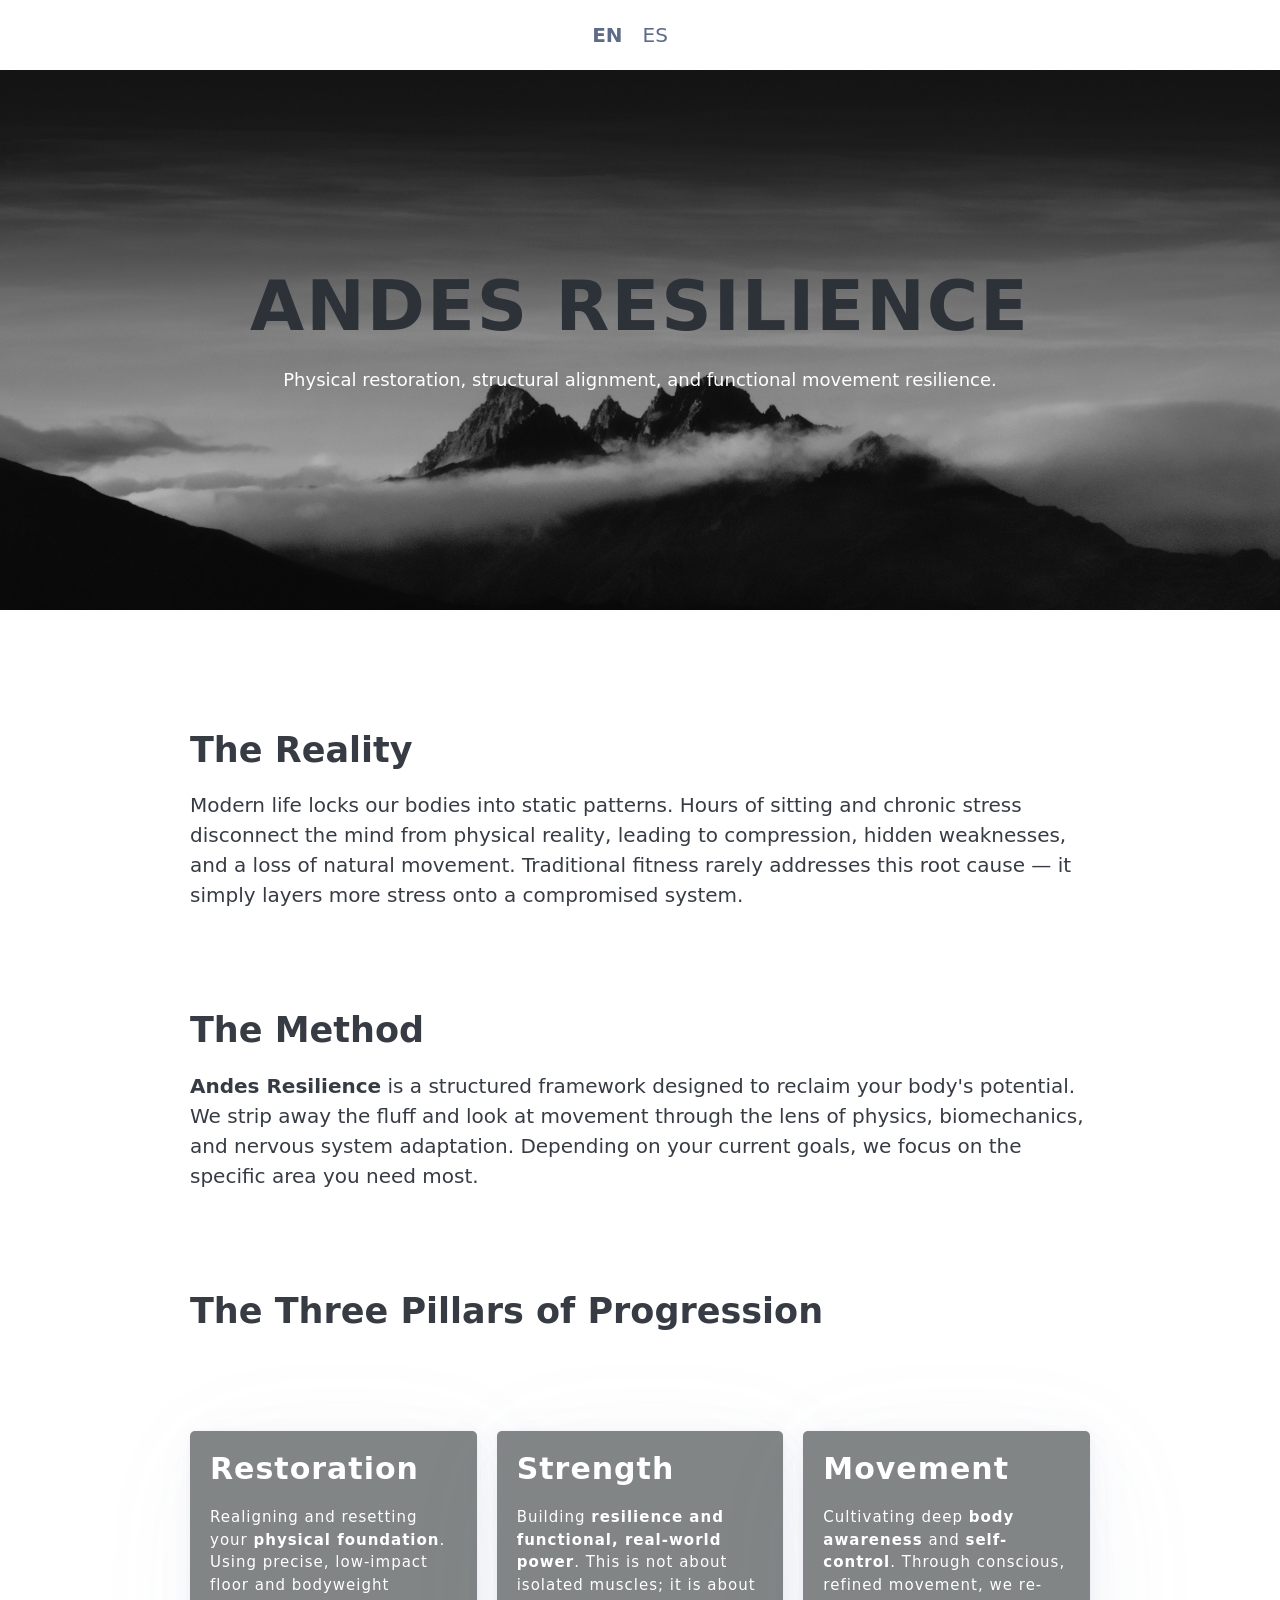
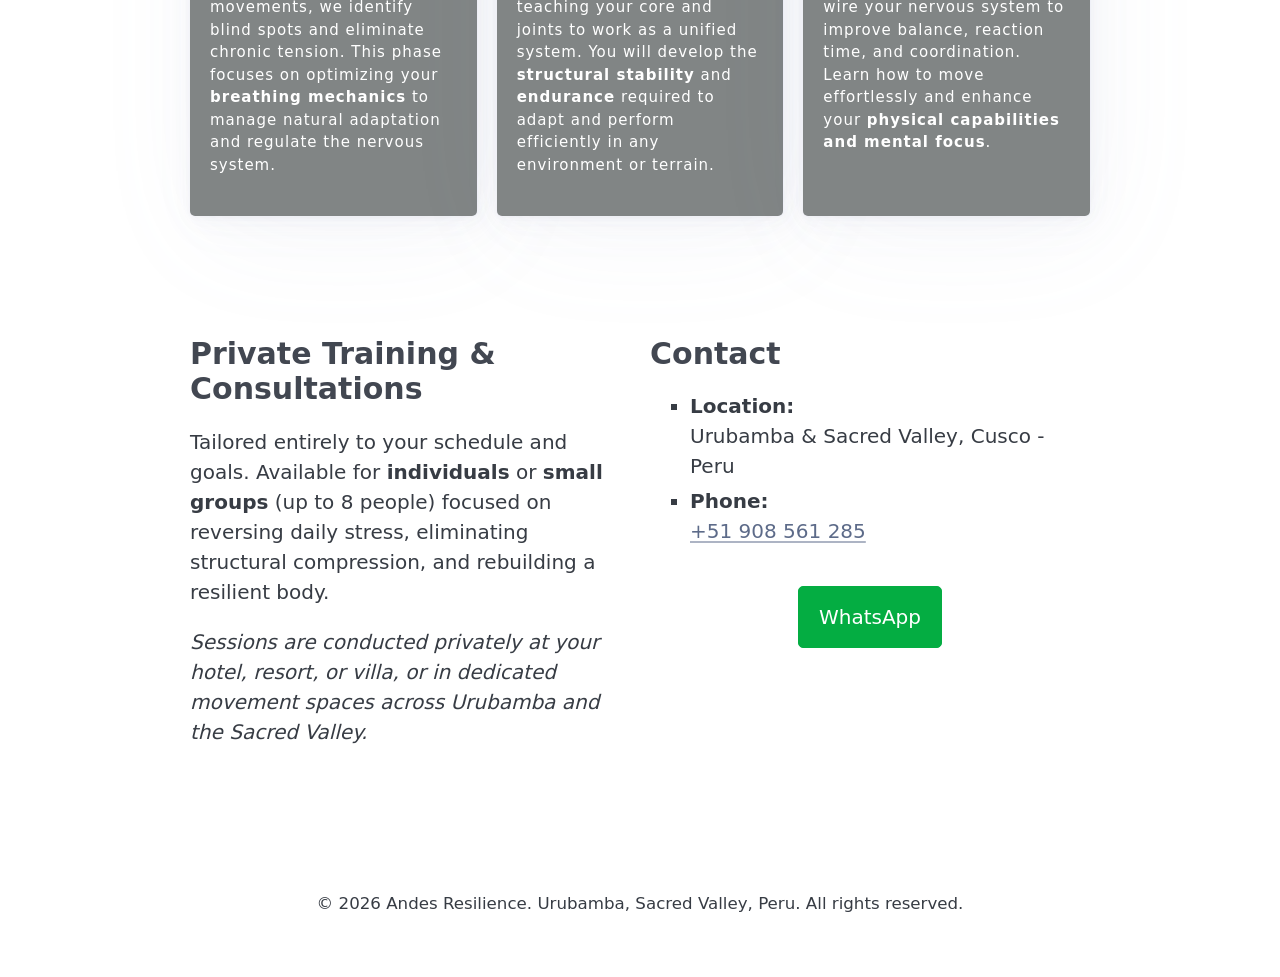
==== index.html @ f1d05695 "Add files via upload" ====
<!DOCTYPE html>
<html lang="en" data-theme="light">

<head>
    <meta charset="UTF-8">
    <meta name="viewport" content="width=device-width, initial-scale=1.0">
    <title>Andes Resilience | Physical Restoration & Movement</title>
    <link rel="icon" type="image/png" href="static/img/favicon.png">
    <meta name="description" content="Physical restoration, structural alignment, and functional movement resilience.">
    
    <link rel="stylesheet" href="static/css/pico.min.css">  
    <link rel="stylesheet" href="static/css/custom.css">
</head>

<body>

    <nav class="container pico-text-align-center">
        <ul>
            <li><a href="#" class="secondary"><strong>EN</strong></a></li>
            <li><a href="es/index.html" class="secondary">ES</a></li>
        </ul>
    </nav>

    <!-- HERO -->
    <header class="hero-section">
        <div class="hero-content">
            <h1>ANDES RESILIENCE</h1>
            <p dir="auto">Physical restoration, structural alignment, and functional movement resilience.</p>
        </div>
    </header>

    <main class="container">
    
    <!-- REALITY -->
        <section>
            <h2>The Reality</h2>
            <p>Modern life locks our bodies into static patterns. Hours of sitting and chronic stress 
                disconnect the mind from physical reality, leading to compression, hidden weaknesses, 
                and a loss of natural movement. Traditional fitness rarely addresses this root cause — 
                it simply layers more stress onto a compromised system.</p>
        </section>

    <!-- METHOD -->
        <section>
            <h2>The Method</h2>
            <p><strong>Andes Resilience</strong> is a structured framework designed to reclaim your body's potential. 
                We strip away the fluff and look at movement through the lens of physics, biomechanics, 
                and nervous system adaptation. Depending on your current goals, we focus on the specific 
                area you need most.</p>
        </section> 

        <section>
        <h2>The Three Pillars of Progression</h2>  
        </section>
    <!-- 3 DETAILS -->
        <section class="grid">
            
            <article>
                <h3>Restoration</h3>
                <p>Realigning and resetting your <strong>physical foundation</strong>. Using precise, low-impact floor and 
                    bodyweight movements, we identify blind spots and eliminate chronic tension. 
                    This phase focuses on optimizing your <strong>breathing mechanics</strong> to manage natural adaptation 
                    and regulate the nervous system.</p>
            </article>
            <article>
                <h3>Strength</h3>
                <p>Building <strong>resilience and functional, real-world power</strong>. This is not about isolated muscles; 
                    it is about teaching your core and joints to work as a unified system. 
                    You will develop the <strong>structural stability</strong> and <strong>endurance</strong> required to adapt 
                    and perform efficiently in any environment or terrain.</p>
            </article>
            <article>
                <h3>Movement</h3>
                <p>Cultivating deep <strong>body awareness</strong> and <strong>self-control</strong>. Through conscious, 
                    refined movement, we re-wire your nervous system to improve balance, reaction time, 
                    and coordination. Learn how to move effortlessly and enhance your 
                    <b>physical capabilities and mental focus</b>.</p>
            </article>
            
        </section>
    
    <!-- CONSULTATION -->
        <section>
            <div class="grid">
                
                <div>
                    <h3>Private Training & Consultations</h3>
                    <p>Tailored entirely to your schedule and goals. Available for <b>individuals</b> or 
                        <b>small groups</b> (up to 8 people) focused on reversing daily stress, 
                        eliminating structural compression, and rebuilding a resilient body.</p>
                    <p><em>Sessions are conducted privately at your hotel, resort, or villa, 
                        or in dedicated movement spaces across Urubamba and the Sacred Valley.</em></p>        
                </div>
    
    <!-- CONTACT -->
                <div>
                    <h3>Contact</h3>                 
                    <ul>
                        <li>
                            <strong>Location:</strong><br>
                            Urubamba & Sacred Valley, Cusco - Peru
                        </li>
                        <li>
                            <strong>Phone:</strong><br>
                            <a href="tel:+51908561285" class="secondary">+51 908 561 285</a>
                        </li>
                    </ul>
                    <div style="margin-top: 2rem; display: flex; justify-content: center;">
                        <a href="https://wa.me/+51908561285" role="button" class="primary btn-whatsapp">
                            WhatsApp
                        </a>
                    </div>
                </div>

            </div>
        </section>
    
    <!-- FOOTER -->
        <footer class="pico-text-align-center">
            <small>&copy; 2026 Andes Resilience. Urubamba, Sacred Valley, Peru. All rights reserved.</small>
        </footer>

    </main>

</body>
</html>
---- static/css/pico.min.css ----
@charset "UTF-8";/*!
 * Pico CSS ✨ v2.1.1 (https://picocss.com)
 * Copyright 2019-2025 - Licensed under MIT
 */:host,:root{--pico-font-family-emoji:"Apple Color Emoji","Segoe UI Emoji","Segoe UI Symbol","Noto Color Emoji";--pico-font-family-sans-serif:system-ui,"Segoe UI",Roboto,Oxygen,Ubuntu,Cantarell,Helvetica,Arial,"Helvetica Neue",sans-serif,var(--pico-font-family-emoji);--pico-font-family-monospace:ui-monospace,SFMono-Regular,"SF Mono",Menlo,Consolas,"Liberation Mono",monospace,var(--pico-font-family-emoji);--pico-font-family:var(--pico-font-family-sans-serif);--pico-line-height:1.5;--pico-font-weight:400;--pico-font-size:100%;--pico-text-underline-offset:0.1rem;--pico-border-radius:0.25rem;--pico-border-width:0.0625rem;--pico-outline-width:0.125rem;--pico-transition:0.2s ease-in-out;--pico-spacing:1rem;--pico-typography-spacing-vertical:1rem;--pico-block-spacing-vertical:var(--pico-spacing);--pico-block-spacing-horizontal:var(--pico-spacing);--pico-grid-column-gap:var(--pico-spacing);--pico-grid-row-gap:var(--pico-spacing);--pico-form-element-spacing-vertical:0.75rem;--pico-form-element-spacing-horizontal:1rem;--pico-group-box-shadow:0 0 0 rgba(0, 0, 0, 0);--pico-group-box-shadow-focus-with-button:0 0 0 var(--pico-outline-width) var(--pico-primary-focus);--pico-group-box-shadow-focus-with-input:0 0 0 0.0625rem var(--pico-form-element-border-color);--pico-modal-overlay-backdrop-filter:blur(0.375rem);--pico-nav-element-spacing-vertical:1rem;--pico-nav-element-spacing-horizontal:0.5rem;--pico-nav-link-spacing-vertical:0.5rem;--pico-nav-link-spacing-horizontal:0.5rem;--pico-nav-breadcrumb-divider:">";--pico-icon-checkbox:url("data:image/svg+xml,%3Csvg xmlns='http://www.w3.org/2000/svg' width='24' height='24' viewBox='0 0 24 24' fill='none' stroke='rgb(255, 255, 255)' stroke-width='4' stroke-linecap='round' stroke-linejoin='round'%3E%3Cpolyline points='20 6 9 17 4 12'%3E%3C/polyline%3E%3C/svg%3E");--pico-icon-minus:url("data:image/svg+xml,%3Csvg xmlns='http://www.w3.org/2000/svg' width='24' height='24' viewBox='0 0 24 24' fill='none' stroke='rgb(255, 255, 255)' stroke-width='4' stroke-linecap='round' stroke-linejoin='round'%3E%3Cline x1='5' y1='12' x2='19' y2='12'%3E%3C/line%3E%3C/svg%3E");--pico-icon-chevron:url("data:image/svg+xml,%3Csvg xmlns='http://www.w3.org/2000/svg' width='24' height='24' viewBox='0 0 24 24' fill='none' stroke='rgb(136, 145, 164)' stroke-width='2' stroke-linecap='round' stroke-linejoin='round'%3E%3Cpolyline points='6 9 12 15 18 9'%3E%3C/polyline%3E%3C/svg%3E");--pico-icon-date:url("data:image/svg+xml,%3Csvg xmlns='http://www.w3.org/2000/svg' width='24' height='24' viewBox='0 0 24 24' fill='none' stroke='rgb(136, 145, 164)' stroke-width='2' stroke-linecap='round' stroke-linejoin='round'%3E%3Crect x='3' y='4' width='18' height='18' rx='2' ry='2'%3E%3C/rect%3E%3Cline x1='16' y1='2' x2='16' y2='6'%3E%3C/line%3E%3Cline x1='8' y1='2' x2='8' y2='6'%3E%3C/line%3E%3Cline x1='3' y1='10' x2='21' y2='10'%3E%3C/line%3E%3C/svg%3E");--pico-icon-time:url("data:image/svg+xml,%3Csvg xmlns='http://www.w3.org/2000/svg' width='24' height='24' viewBox='0 0 24 24' fill='none' stroke='rgb(136, 145, 164)' stroke-width='2' stroke-linecap='round' stroke-linejoin='round'%3E%3Ccircle cx='12' cy='12' r='10'%3E%3C/circle%3E%3Cpolyline points='12 6 12 12 16 14'%3E%3C/polyline%3E%3C/svg%3E");--pico-icon-search:url("data:image/svg+xml,%3Csvg xmlns='http://www.w3.org/2000/svg' width='24' height='24' viewBox='0 0 24 24' fill='none' stroke='rgb(136, 145, 164)' stroke-width='1.5' stroke-linecap='round' stroke-linejoin='round'%3E%3Ccircle cx='11' cy='11' r='8'%3E%3C/circle%3E%3Cline x1='21' y1='21' x2='16.65' y2='16.65'%3E%3C/line%3E%3C/svg%3E");--pico-icon-close:url("data:image/svg+xml,%3Csvg xmlns='http://www.w3.org/2000/svg' width='24' height='24' viewBox='0 0 24 24' fill='none' stroke='rgb(136, 145, 164)' stroke-width='3' stroke-linecap='round' stroke-linejoin='round'%3E%3Cline x1='18' y1='6' x2='6' y2='18'%3E%3C/line%3E%3Cline x1='6' y1='6' x2='18' y2='18'%3E%3C/line%3E%3C/svg%3E");--pico-icon-loading:url("data:image/svg+xml,%3Csvg fill='none' height='24' width='24' viewBox='0 0 24 24' xmlns='http://www.w3.org/2000/svg' %3E%3Cstyle%3E g %7B animation: rotate 2s linear infinite; transform-origin: center center; %7D circle %7B stroke-dasharray: 75,100; stroke-dashoffset: -5; animation: dash 1.5s ease-in-out infinite; stroke-linecap: round; %7D @keyframes rotate %7B 0%25 %7B transform: rotate(0deg); %7D 100%25 %7B transform: rotate(360deg); %7D %7D @keyframes dash %7B 0%25 %7B stroke-dasharray: 1,100; stroke-dashoffset: 0; %7D 50%25 %7B stroke-dasharray: 44.5,100; stroke-dashoffset: -17.5; %7D 100%25 %7B stroke-dasharray: 44.5,100; stroke-dashoffset: -62; %7D %7D %3C/style%3E%3Cg%3E%3Ccircle cx='12' cy='12' r='10' fill='none' stroke='rgb(136, 145, 164)' stroke-width='4' /%3E%3C/g%3E%3C/svg%3E")}@media (min-width:576px){:host,:root{--pico-font-size:106.25%}}@media (min-width:768px){:host,:root{--pico-font-size:112.5%}}@media (min-width:1024px){:host,:root{--pico-font-size:118.75%}}@media (min-width:1280px){:host,:root{--pico-font-size:125%}}@media (min-width:1536px){:host,:root{--pico-font-size:131.25%}}a{--pico-text-decoration:underline}a.contrast,a.secondary{--pico-text-decoration:underline}small{--pico-font-size:0.875em}h1,h2,h3,h4,h5,h6{--pico-font-weight:700}h1{--pico-font-size:2rem;--pico-line-height:1.125;--pico-typography-spacing-top:3rem}h2{--pico-font-size:1.75rem;--pico-line-height:1.15;--pico-typography-spacing-top:2.625rem}h3{--pico-font-size:1.5rem;--pico-line-height:1.175;--pico-typography-spacing-top:2.25rem}h4{--pico-font-size:1.25rem;--pico-line-height:1.2;--pico-typography-spacing-top:1.874rem}h5{--pico-font-size:1.125rem;--pico-line-height:1.225;--pico-typography-spacing-top:1.6875rem}h6{--pico-font-size:1rem;--pico-line-height:1.25;--pico-typography-spacing-top:1.5rem}tfoot td,tfoot th,thead td,thead th{--pico-font-weight:600;--pico-border-width:0.1875rem}code,kbd,pre,samp{--pico-font-family:var(--pico-font-family-monospace)}kbd{--pico-font-weight:bolder}:where(select,textarea),input:not([type=submit],[type=button],[type=reset],[type=checkbox],[type=radio],[type=file]){--pico-outline-width:0.0625rem}[type=search]{--pico-border-radius:5rem}[type=checkbox],[type=radio]{--pico-border-width:0.125rem}[type=checkbox][role=switch]{--pico-border-width:0.1875rem}details.dropdown summary:not([role=button]){--pico-outline-width:0.0625rem}nav details.dropdown summary:focus-visible{--pico-outline-width:0.125rem}[role=search]{--pico-border-radius:5rem}[role=group]:has(button.secondary:focus,[type=submit].secondary:focus,[type=button].secondary:focus,[role=button].secondary:focus),[role=search]:has(button.secondary:focus,[type=submit].secondary:focus,[type=button].secondary:focus,[role=button].secondary:focus){--pico-group-box-shadow-focus-with-button:0 0 0 var(--pico-outline-width) var(--pico-secondary-focus)}[role=group]:has(button.contrast:focus,[type=submit].contrast:focus,[type=button].contrast:focus,[role=button].contrast:focus),[role=search]:has(button.contrast:focus,[type=submit].contrast:focus,[type=button].contrast:focus,[role=button].contrast:focus){--pico-group-box-shadow-focus-with-button:0 0 0 var(--pico-outline-width) var(--pico-contrast-focus)}[role=group] [role=button],[role=group] [type=button],[role=group] [type=submit],[role=group] button,[role=search] [role=button],[role=search] [type=button],[role=search] [type=submit],[role=search] button{--pico-form-element-spacing-horizontal:2rem}details summary[role=button]:not(.outline)::after{filter:brightness(0) invert(1)}[aria-busy=true]:not(input,select,textarea):is(button,[type=submit],[type=button],[type=reset],[role=button]):not(.outline)::before{filter:brightness(0) invert(1)}:host(:not([data-theme=dark])),:root:not([data-theme=dark]),[data-theme=light]{color-scheme:light;--pico-background-color:#fff;--pico-color:#373c44;--pico-text-selection-color:rgba(2, 154, 232, 0.25);--pico-muted-color:#646b79;--pico-muted-border-color:rgb(231, 234, 239.5);--pico-primary:#0172ad;--pico-primary-background:#0172ad;--pico-primary-border:var(--pico-primary-background);--pico-primary-underline:rgba(1, 114, 173, 0.5);--pico-primary-hover:#015887;--pico-primary-hover-background:#02659a;--pico-primary-hover-border:var(--pico-primary-hover-background);--pico-primary-hover-underline:var(--pico-primary-hover);--pico-primary-focus:rgba(2, 154, 232, 0.5);--pico-primary-inverse:#fff;--pico-secondary:#5d6b89;--pico-secondary-background:#525f7a;--pico-secondary-border:var(--pico-secondary-background);--pico-secondary-underline:rgba(93, 107, 137, 0.5);--pico-secondary-hover:#48536b;--pico-secondary-hover-background:#48536b;--pico-secondary-hover-border:var(--pico-secondary-hover-background);--pico-secondary-hover-underline:var(--pico-secondary-hover);--pico-secondary-focus:rgba(93, 107, 137, 0.25);--pico-secondary-inverse:#fff;--pico-contrast:#181c25;--pico-contrast-background:#181c25;--pico-contrast-border:var(--pico-contrast-background);--pico-contrast-underline:rgba(24, 28, 37, 0.5);--pico-contrast-hover:#000;--pico-contrast-hover-background:#000;--pico-contrast-hover-border:var(--pico-contrast-hover-background);--pico-contrast-hover-underline:var(--pico-secondary-hover);--pico-contrast-focus:rgba(93, 107, 137, 0.25);--pico-contrast-inverse:#fff;--pico-box-shadow:0.0145rem 0.029rem 0.174rem rgba(129, 145, 181, 0.01698),0.0335rem 0.067rem 0.402rem rgba(129, 145, 181, 0.024),0.0625rem 0.125rem 0.75rem rgba(129, 145, 181, 0.03),0.1125rem 0.225rem 1.35rem rgba(129, 145, 181, 0.036),0.2085rem 0.417rem 2.502rem rgba(129, 145, 181, 0.04302),0.5rem 1rem 6rem rgba(129, 145, 181, 0.06),0 0 0 0.0625rem rgba(129, 145, 181, 0.015);--pico-h1-color:#2d3138;--pico-h2-color:#373c44;--pico-h3-color:#424751;--pico-h4-color:#4d535e;--pico-h5-color:#5c6370;--pico-h6-color:#646b79;--pico-mark-background-color:rgb(252.5, 230.5, 191.5);--pico-mark-color:#0f1114;--pico-ins-color:rgb(28.5, 105.5, 84);--pico-del-color:rgb(136, 56.5, 53);--pico-blockquote-border-color:var(--pico-muted-border-color);--pico-blockquote-footer-color:var(--pico-muted-color);--pico-button-box-shadow:0 0 0 rgba(0, 0, 0, 0);--pico-button-hover-box-shadow:0 0 0 rgba(0, 0, 0, 0);--pico-table-border-color:var(--pico-muted-border-color);--pico-table-row-stripped-background-color:rgba(111, 120, 135, 0.0375);--pico-code-background-color:rgb(243, 244.5, 246.75);--pico-code-color:#646b79;--pico-code-kbd-background-color:var(--pico-color);--pico-code-kbd-color:var(--pico-background-color);--pico-form-element-background-color:rgb(251, 251.5, 252.25);--pico-form-element-selected-background-color:#dfe3eb;--pico-form-element-border-color:#cfd5e2;--pico-form-element-color:#23262c;--pico-form-element-placeholder-color:var(--pico-muted-color);--pico-form-element-active-background-color:#fff;--pico-form-element-active-border-color:var(--pico-primary-border);--pico-form-element-focus-color:var(--pico-primary-border);--pico-form-element-disabled-opacity:0.5;--pico-form-element-invalid-border-color:rgb(183.5, 105.5, 106.5);--pico-form-element-invalid-active-border-color:rgb(200.25, 79.25, 72.25);--pico-form-element-invalid-focus-color:var(--pico-form-element-invalid-active-border-color);--pico-form-element-valid-border-color:rgb(76, 154.5, 137.5);--pico-form-element-valid-active-border-color:rgb(39, 152.75, 118.75);--pico-form-element-valid-focus-color:var(--pico-form-element-valid-active-border-color);--pico-switch-background-color:#bfc7d9;--pico-switch-checked-background-color:var(--pico-primary-background);--pico-switch-color:#fff;--pico-switch-thumb-box-shadow:0 0 0 rgba(0, 0, 0, 0);--pico-range-border-color:#dfe3eb;--pico-range-active-border-color:#bfc7d9;--pico-range-thumb-border-color:var(--pico-background-color);--pico-range-thumb-color:var(--pico-secondary-background);--pico-range-thumb-active-color:var(--pico-primary-background);--pico-accordion-border-color:var(--pico-muted-border-color);--pico-accordion-active-summary-color:var(--pico-primary-hover);--pico-accordion-close-summary-color:var(--pico-color);--pico-accordion-open-summary-color:var(--pico-muted-color);--pico-card-background-color:var(--pico-background-color);--pico-card-border-color:var(--pico-muted-border-color);--pico-card-box-shadow:var(--pico-box-shadow);--pico-card-sectioning-background-color:rgb(251, 251.5, 252.25);--pico-dropdown-background-color:#fff;--pico-dropdown-border-color:#eff1f4;--pico-dropdown-box-shadow:var(--pico-box-shadow);--pico-dropdown-color:var(--pico-color);--pico-dropdown-hover-background-color:#eff1f4;--pico-loading-spinner-opacity:0.5;--pico-modal-overlay-background-color:rgba(232, 234, 237, 0.75);--pico-progress-background-color:#dfe3eb;--pico-progress-color:var(--pico-primary-background);--pico-tooltip-background-color:var(--pico-contrast-background);--pico-tooltip-color:var(--pico-contrast-inverse);--pico-icon-valid:url("data:image/svg+xml,%3Csvg xmlns='http://www.w3.org/2000/svg' width='24' height='24' viewBox='0 0 24 24' fill='none' stroke='rgb(76, 154.5, 137.5)' stroke-width='2' stroke-linecap='round' stroke-linejoin='round'%3E%3Cpolyline points='20 6 9 17 4 12'%3E%3C/polyline%3E%3C/svg%3E");--pico-icon-invalid:url("data:image/svg+xml,%3Csvg xmlns='http://www.w3.org/2000/svg' width='24' height='24' viewBox='0 0 24 24' fill='none' stroke='rgb(200.25, 79.25, 72.25)' stroke-width='2' stroke-linecap='round' stroke-linejoin='round'%3E%3Ccircle cx='12' cy='12' r='10'%3E%3C/circle%3E%3Cline x1='12' y1='8' x2='12' y2='12'%3E%3C/line%3E%3Cline x1='12' y1='16' x2='12.01' y2='16'%3E%3C/line%3E%3C/svg%3E")}:host(:not([data-theme=dark])) input:is([type=submit],[type=button],[type=reset],[type=checkbox],[type=radio],[type=file]),:root:not([data-theme=dark]) input:is([type=submit],[type=button],[type=reset],[type=checkbox],[type=radio],[type=file]),[data-theme=light] input:is([type=submit],[type=button],[type=reset],[type=checkbox],[type=radio],[type=file]){--pico-form-element-focus-color:var(--pico-primary-focus)}@media only screen and (prefers-color-scheme:dark){:host(:not([data-theme])),:root:not([data-theme]){color-scheme:dark;--pico-background-color:rgb(19, 22.5, 30.5);--pico-color:#c2c7d0;--pico-text-selection-color:rgba(1, 170, 255, 0.1875);--pico-muted-color:#7b8495;--pico-muted-border-color:#202632;--pico-primary:#01aaff;--pico-primary-background:#0172ad;--pico-primary-border:var(--pico-primary-background);--pico-primary-underline:rgba(1, 170, 255, 0.5);--pico-primary-hover:#79c0ff;--pico-primary-hover-background:#017fc0;--pico-primary-hover-border:var(--pico-primary-hover-background);--pico-primary-hover-underline:var(--pico-primary-hover);--pico-primary-focus:rgba(1, 170, 255, 0.375);--pico-primary-inverse:#fff;--pico-secondary:#969eaf;--pico-secondary-background:#525f7a;--pico-secondary-border:var(--pico-secondary-background);--pico-secondary-underline:rgba(150, 158, 175, 0.5);--pico-secondary-hover:#b3b9c5;--pico-secondary-hover-background:#5d6b89;--pico-secondary-hover-border:var(--pico-secondary-hover-background);--pico-secondary-hover-underline:var(--pico-secondary-hover);--pico-secondary-focus:rgba(144, 158, 190, 0.25);--pico-secondary-inverse:#fff;--pico-contrast:#dfe3eb;--pico-contrast-background:#eff1f4;--pico-contrast-border:var(--pico-contrast-background);--pico-contrast-underline:rgba(223, 227, 235, 0.5);--pico-contrast-hover:#fff;--pico-contrast-hover-background:#fff;--pico-contrast-hover-border:var(--pico-contrast-hover-background);--pico-contrast-hover-underline:var(--pico-contrast-hover);--pico-contrast-focus:rgba(207, 213, 226, 0.25);--pico-contrast-inverse:#000;--pico-box-shadow:0.0145rem 0.029rem 0.174rem rgba(7, 8.5, 12, 0.01698),0.0335rem 0.067rem 0.402rem rgba(7, 8.5, 12, 0.024),0.0625rem 0.125rem 0.75rem rgba(7, 8.5, 12, 0.03),0.1125rem 0.225rem 1.35rem rgba(7, 8.5, 12, 0.036),0.2085rem 0.417rem 2.502rem rgba(7, 8.5, 12, 0.04302),0.5rem 1rem 6rem rgba(7, 8.5, 12, 0.06),0 0 0 0.0625rem rgba(7, 8.5, 12, 0.015);--pico-h1-color:#f0f1f3;--pico-h2-color:#e0e3e7;--pico-h3-color:#c2c7d0;--pico-h4-color:#b3b9c5;--pico-h5-color:#a4acba;--pico-h6-color:#8891a4;--pico-mark-background-color:#014063;--pico-mark-color:#fff;--pico-ins-color:#62af9a;--pico-del-color:rgb(205.5, 126, 123);--pico-blockquote-border-color:var(--pico-muted-border-color);--pico-blockquote-footer-color:var(--pico-muted-color);--pico-button-box-shadow:0 0 0 rgba(0, 0, 0, 0);--pico-button-hover-box-shadow:0 0 0 rgba(0, 0, 0, 0);--pico-table-border-color:var(--pico-muted-border-color);--pico-table-row-stripped-background-color:rgba(111, 120, 135, 0.0375);--pico-code-background-color:rgb(26, 30.5, 40.25);--pico-code-color:#8891a4;--pico-code-kbd-background-color:var(--pico-color);--pico-code-kbd-color:var(--pico-background-color);--pico-form-element-background-color:rgb(28, 33, 43.5);--pico-form-element-selected-background-color:#2a3140;--pico-form-element-border-color:#2a3140;--pico-form-element-color:#e0e3e7;--pico-form-element-placeholder-color:#8891a4;--pico-form-element-active-background-color:rgb(26, 30.5, 40.25);--pico-form-element-active-border-color:var(--pico-primary-border);--pico-form-element-focus-color:var(--pico-primary-border);--pico-form-element-disabled-opacity:0.5;--pico-form-element-invalid-border-color:rgb(149.5, 74, 80);--pico-form-element-invalid-active-border-color:rgb(183.25, 63.5, 59);--pico-form-element-invalid-focus-color:var(--pico-form-element-invalid-active-border-color);--pico-form-element-valid-border-color:#2a7b6f;--pico-form-element-valid-active-border-color:rgb(22, 137, 105.5);--pico-form-element-valid-focus-color:var(--pico-form-element-valid-active-border-color);--pico-switch-background-color:#333c4e;--pico-switch-checked-background-color:var(--pico-primary-background);--pico-switch-color:#fff;--pico-switch-thumb-box-shadow:0 0 0 rgba(0, 0, 0, 0);--pico-range-border-color:#202632;--pico-range-active-border-color:#2a3140;--pico-range-thumb-border-color:var(--pico-background-color);--pico-range-thumb-color:var(--pico-secondary-background);--pico-range-thumb-active-color:var(--pico-primary-background);--pico-accordion-border-color:var(--pico-muted-border-color);--pico-accordion-active-summary-color:var(--pico-primary-hover);--pico-accordion-close-summary-color:var(--pico-color);--pico-accordion-open-summary-color:var(--pico-muted-color);--pico-card-background-color:#181c25;--pico-card-border-color:var(--pico-card-background-color);--pico-card-box-shadow:var(--pico-box-shadow);--pico-card-sectioning-background-color:rgb(26, 30.5, 40.25);--pico-dropdown-background-color:#181c25;--pico-dropdown-border-color:#202632;--pico-dropdown-box-shadow:var(--pico-box-shadow);--pico-dropdown-color:var(--pico-color);--pico-dropdown-hover-background-color:#202632;--pico-loading-spinner-opacity:0.5;--pico-modal-overlay-background-color:rgba(7.5, 8.5, 10, 0.75);--pico-progress-background-color:#202632;--pico-progress-color:var(--pico-primary-background);--pico-tooltip-background-color:var(--pico-contrast-background);--pico-tooltip-color:var(--pico-contrast-inverse);--pico-icon-valid:url("data:image/svg+xml,%3Csvg xmlns='http://www.w3.org/2000/svg' width='24' height='24' viewBox='0 0 24 24' fill='none' stroke='rgb(42, 123, 111)' stroke-width='2' stroke-linecap='round' stroke-linejoin='round'%3E%3Cpolyline points='20 6 9 17 4 12'%3E%3C/polyline%3E%3C/svg%3E");--pico-icon-invalid:url("data:image/svg+xml,%3Csvg xmlns='http://www.w3.org/2000/svg' width='24' height='24' viewBox='0 0 24 24' fill='none' stroke='rgb(149.5, 74, 80)' stroke-width='2' stroke-linecap='round' stroke-linejoin='round'%3E%3Ccircle cx='12' cy='12' r='10'%3E%3C/circle%3E%3Cline x1='12' y1='8' x2='12' y2='12'%3E%3C/line%3E%3Cline x1='12' y1='16' x2='12.01' y2='16'%3E%3C/line%3E%3C/svg%3E")}:host(:not([data-theme])) input:is([type=submit],[type=button],[type=reset],[type=checkbox],[type=radio],[type=file]),:root:not([data-theme]) input:is([type=submit],[type=button],[type=reset],[type=checkbox],[type=radio],[type=file]){--pico-form-element-focus-color:var(--pico-primary-focus)}:host(:not([data-theme])) details summary[role=button].contrast:not(.outline)::after,:root:not([data-theme]) details summary[role=button].contrast:not(.outline)::after{filter:brightness(0)}:host(:not([data-theme])) [aria-busy=true]:not(input,select,textarea).contrast:is(button,[type=submit],[type=button],[type=reset],[role=button]):not(.outline)::before,:root:not([data-theme]) [aria-busy=true]:not(input,select,textarea).contrast:is(button,[type=submit],[type=button],[type=reset],[role=button]):not(.outline)::before{filter:brightness(0)}}[data-theme=dark]{color-scheme:dark;--pico-background-color:rgb(19, 22.5, 30.5);--pico-color:#c2c7d0;--pico-text-selection-color:rgba(1, 170, 255, 0.1875);--pico-muted-color:#7b8495;--pico-muted-border-color:#202632;--pico-primary:#01aaff;--pico-primary-background:#0172ad;--pico-primary-border:var(--pico-primary-background);--pico-primary-underline:rgba(1, 170, 255, 0.5);--pico-primary-hover:#79c0ff;--pico-primary-hover-background:#017fc0;--pico-primary-hover-border:var(--pico-primary-hover-background);--pico-primary-hover-underline:var(--pico-primary-hover);--pico-primary-focus:rgba(1, 170, 255, 0.375);--pico-primary-inverse:#fff;--pico-secondary:#969eaf;--pico-secondary-background:#525f7a;--pico-secondary-border:var(--pico-secondary-background);--pico-secondary-underline:rgba(150, 158, 175, 0.5);--pico-secondary-hover:#b3b9c5;--pico-secondary-hover-background:#5d6b89;--pico-secondary-hover-border:var(--pico-secondary-hover-background);--pico-secondary-hover-underline:var(--pico-secondary-hover);--pico-secondary-focus:rgba(144, 158, 190, 0.25);--pico-secondary-inverse:#fff;--pico-contrast:#dfe3eb;--pico-contrast-background:#eff1f4;--pico-contrast-border:var(--pico-contrast-background);--pico-contrast-underline:rgba(223, 227, 235, 0.5);--pico-contrast-hover:#fff;--pico-contrast-hover-background:#fff;--pico-contrast-hover-border:var(--pico-contrast-hover-background);--pico-contrast-hover-underline:var(--pico-contrast-hover);--pico-contrast-focus:rgba(207, 213, 226, 0.25);--pico-contrast-inverse:#000;--pico-box-shadow:0.0145rem 0.029rem 0.174rem rgba(7, 8.5, 12, 0.01698),0.0335rem 0.067rem 0.402rem rgba(7, 8.5, 12, 0.024),0.0625rem 0.125rem 0.75rem rgba(7, 8.5, 12, 0.03),0.1125rem 0.225rem 1.35rem rgba(7, 8.5, 12, 0.036),0.2085rem 0.417rem 2.502rem rgba(7, 8.5, 12, 0.04302),0.5rem 1rem 6rem rgba(7, 8.5, 12, 0.06),0 0 0 0.0625rem rgba(7, 8.5, 12, 0.015);--pico-h1-color:#f0f1f3;--pico-h2-color:#e0e3e7;--pico-h3-color:#c2c7d0;--pico-h4-color:#b3b9c5;--pico-h5-color:#a4acba;--pico-h6-color:#8891a4;--pico-mark-background-color:#014063;--pico-mark-color:#fff;--pico-ins-color:#62af9a;--pico-del-color:rgb(205.5, 126, 123);--pico-blockquote-border-color:var(--pico-muted-border-color);--pico-blockquote-footer-color:var(--pico-muted-color);--pico-button-box-shadow:0 0 0 rgba(0, 0, 0, 0);--pico-button-hover-box-shadow:0 0 0 rgba(0, 0, 0, 0);--pico-table-border-color:var(--pico-muted-border-color);--pico-table-row-stripped-background-color:rgba(111, 120, 135, 0.0375);--pico-code-background-color:rgb(26, 30.5, 40.25);--pico-code-color:#8891a4;--pico-code-kbd-background-color:var(--pico-color);--pico-code-kbd-color:var(--pico-background-color);--pico-form-element-background-color:rgb(28, 33, 43.5);--pico-form-element-selected-background-color:#2a3140;--pico-form-element-border-color:#2a3140;--pico-form-element-color:#e0e3e7;--pico-form-element-placeholder-color:#8891a4;--pico-form-element-active-background-color:rgb(26, 30.5, 40.25);--pico-form-element-active-border-color:var(--pico-primary-border);--pico-form-element-focus-color:var(--pico-primary-border);--pico-form-element-disabled-opacity:0.5;--pico-form-element-invalid-border-color:rgb(149.5, 74, 80);--pico-form-element-invalid-active-border-color:rgb(183.25, 63.5, 59);--pico-form-element-invalid-focus-color:var(--pico-form-element-invalid-active-border-color);--pico-form-element-valid-border-color:#2a7b6f;--pico-form-element-valid-active-border-color:rgb(22, 137, 105.5);--pico-form-element-valid-focus-color:var(--pico-form-element-valid-active-border-color);--pico-switch-background-color:#333c4e;--pico-switch-checked-background-color:var(--pico-primary-background);--pico-switch-color:#fff;--pico-switch-thumb-box-shadow:0 0 0 rgba(0, 0, 0, 0);--pico-range-border-color:#202632;--pico-range-active-border-color:#2a3140;--pico-range-thumb-border-color:var(--pico-background-color);--pico-range-thumb-color:var(--pico-secondary-background);--pico-range-thumb-active-color:var(--pico-primary-background);--pico-accordion-border-color:var(--pico-muted-border-color);--pico-accordion-active-summary-color:var(--pico-primary-hover);--pico-accordion-close-summary-color:var(--pico-color);--pico-accordion-open-summary-color:var(--pico-muted-color);--pico-card-background-color:#181c25;--pico-card-border-color:var(--pico-card-background-color);--pico-card-box-shadow:var(--pico-box-shadow);--pico-card-sectioning-background-color:rgb(26, 30.5, 40.25);--pico-dropdown-background-color:#181c25;--pico-dropdown-border-color:#202632;--pico-dropdown-box-shadow:var(--pico-box-shadow);--pico-dropdown-color:var(--pico-color);--pico-dropdown-hover-background-color:#202632;--pico-loading-spinner-opacity:0.5;--pico-modal-overlay-background-color:rgba(7.5, 8.5, 10, 0.75);--pico-progress-background-color:#202632;--pico-progress-color:var(--pico-primary-background);--pico-tooltip-background-color:var(--pico-contrast-background);--pico-tooltip-color:var(--pico-contrast-inverse);--pico-icon-valid:url("data:image/svg+xml,%3Csvg xmlns='http://www.w3.org/2000/svg' width='24' height='24' viewBox='0 0 24 24' fill='none' stroke='rgb(42, 123, 111)' stroke-width='2' stroke-linecap='round' stroke-linejoin='round'%3E%3Cpolyline points='20 6 9 17 4 12'%3E%3C/polyline%3E%3C/svg%3E");--pico-icon-invalid:url("data:image/svg+xml,%3Csvg xmlns='http://www.w3.org/2000/svg' width='24' height='24' viewBox='0 0 24 24' fill='none' stroke='rgb(149.5, 74, 80)' stroke-width='2' stroke-linecap='round' stroke-linejoin='round'%3E%3Ccircle cx='12' cy='12' r='10'%3E%3C/circle%3E%3Cline x1='12' y1='8' x2='12' y2='12'%3E%3C/line%3E%3Cline x1='12' y1='16' x2='12.01' y2='16'%3E%3C/line%3E%3C/svg%3E")}[data-theme=dark] input:is([type=submit],[type=button],[type=reset],[type=checkbox],[type=radio],[type=file]){--pico-form-element-focus-color:var(--pico-primary-focus)}[data-theme=dark] details summary[role=button].contrast:not(.outline)::after{filter:brightness(0)}[data-theme=dark] [aria-busy=true]:not(input,select,textarea).contrast:is(button,[type=submit],[type=button],[type=reset],[role=button]):not(.outline)::before{filter:brightness(0)}[type=checkbox],[type=radio],[type=range],progress{accent-color:var(--pico-primary)}*,::after,::before{box-sizing:border-box;background-repeat:no-repeat}::after,::before{text-decoration:inherit;vertical-align:inherit}:where(:host),:where(:root){-webkit-tap-highlight-color:transparent;-webkit-text-size-adjust:100%;-moz-text-size-adjust:100%;text-size-adjust:100%;background-color:var(--pico-background-color);color:var(--pico-color);font-weight:var(--pico-font-weight);font-size:var(--pico-font-size);line-height:var(--pico-line-height);font-family:var(--pico-font-family);text-underline-offset:var(--pico-text-underline-offset);text-rendering:optimizeLegibility;overflow-wrap:break-word;-moz-tab-size:4;-o-tab-size:4;tab-size:4}body{width:100%;margin:0}main{display:block}body>footer,body>header,body>main{padding-block:var(--pico-block-spacing-vertical)}section{margin-bottom:var(--pico-block-spacing-vertical)}.container,.container-fluid{width:100%;margin-right:auto;margin-left:auto;padding-right:var(--pico-spacing);padding-left:var(--pico-spacing)}@media (min-width:576px){.container{max-width:510px;padding-right:0;padding-left:0}}@media (min-width:768px){.container{max-width:700px}}@media (min-width:1024px){.container{max-width:950px}}@media (min-width:1280px){.container{max-width:1200px}}@media (min-width:1536px){.container{max-width:1450px}}.grid{grid-column-gap:var(--pico-grid-column-gap);grid-row-gap:var(--pico-grid-row-gap);display:grid;grid-template-columns:1fr}@media (min-width:768px){.grid{grid-template-columns:repeat(auto-fit,minmax(0%,1fr))}}.grid>*{min-width:0}.overflow-auto{overflow:auto}b,strong{font-weight:bolder}sub,sup{position:relative;font-size:.75em;line-height:0;vertical-align:baseline}sub{bottom:-.25em}sup{top:-.5em}address,blockquote,dl,ol,p,pre,table,ul{margin-top:0;margin-bottom:var(--pico-typography-spacing-vertical);color:var(--pico-color);font-style:normal;font-weight:var(--pico-font-weight)}h1,h2,h3,h4,h5,h6{margin-top:0;margin-bottom:var(--pico-typography-spacing-vertical);color:var(--pico-color);font-weight:var(--pico-font-weight);font-size:var(--pico-font-size);line-height:var(--pico-line-height);font-family:var(--pico-font-family)}h1{--pico-color:var(--pico-h1-color)}h2{--pico-color:var(--pico-h2-color)}h3{--pico-color:var(--pico-h3-color)}h4{--pico-color:var(--pico-h4-color)}h5{--pico-color:var(--pico-h5-color)}h6{--pico-color:var(--pico-h6-color)}:where(article,address,blockquote,dl,figure,form,ol,p,pre,table,ul)~:is(h1,h2,h3,h4,h5,h6){margin-top:var(--pico-typography-spacing-top)}p{margin-bottom:var(--pico-typography-spacing-vertical)}hgroup{margin-bottom:var(--pico-typography-spacing-vertical)}hgroup>*{margin-top:0;margin-bottom:0}hgroup>:not(:first-child):last-child{--pico-color:var(--pico-muted-color);--pico-font-weight:unset;font-size:1rem}:where(ol,ul) li{margin-bottom:calc(var(--pico-typography-spacing-vertical) * .25)}:where(dl,ol,ul) :where(dl,ol,ul){margin:0;margin-top:calc(var(--pico-typography-spacing-vertical) * .25)}ul li{list-style:square}mark{padding:.125rem .25rem;background-color:var(--pico-mark-background-color);color:var(--pico-mark-color);vertical-align:baseline}blockquote{display:block;margin:var(--pico-typography-spacing-vertical) 0;padding:var(--pico-spacing);border-right:none;border-left:.25rem solid var(--pico-blockquote-border-color);border-inline-start:0.25rem solid var(--pico-blockquote-border-color);border-inline-end:none}blockquote footer{margin-top:calc(var(--pico-typography-spacing-vertical) * .5);color:var(--pico-blockquote-footer-color)}abbr[title]{border-bottom:1px dotted;text-decoration:none;cursor:help}ins{color:var(--pico-ins-color);text-decoration:none}del{color:var(--pico-del-color)}::-moz-selection{background-color:var(--pico-text-selection-color)}::selection{background-color:var(--pico-text-selection-color)}:where(a:not([role=button])),[role=link]{--pico-color:var(--pico-primary);--pico-background-color:transparent;--pico-underline:var(--pico-primary-underline);outline:0;background-color:var(--pico-background-color);color:var(--pico-color);-webkit-text-decoration:var(--pico-text-decoration);text-decoration:var(--pico-text-decoration);text-decoration-color:var(--pico-underline);text-underline-offset:0.125em;transition:background-color var(--pico-transition),color var(--pico-transition),box-shadow var(--pico-transition),-webkit-text-decoration var(--pico-transition);transition:background-color var(--pico-transition),color var(--pico-transition),text-decoration var(--pico-transition),box-shadow var(--pico-transition);transition:background-color var(--pico-transition),color var(--pico-transition),text-decoration var(--pico-transition),box-shadow var(--pico-transition),-webkit-text-decoration var(--pico-transition)}:where(a:not([role=button])):is([aria-current]:not([aria-current=false]),:hover,:active,:focus),[role=link]:is([aria-current]:not([aria-current=false]),:hover,:active,:focus){--pico-color:var(--pico-primary-hover);--pico-underline:var(--pico-primary-hover-underline);--pico-text-decoration:underline}:where(a:not([role=button])):focus-visible,[role=link]:focus-visible{box-shadow:0 0 0 var(--pico-outline-width) var(--pico-primary-focus)}:where(a:not([role=button])).secondary,[role=link].secondary{--pico-color:var(--pico-secondary);--pico-underline:var(--pico-secondary-underline)}:where(a:not([role=button])).secondary:is([aria-current]:not([aria-current=false]),:hover,:active,:focus),[role=link].secondary:is([aria-current]:not([aria-current=false]),:hover,:active,:focus){--pico-color:var(--pico-secondary-hover);--pico-underline:var(--pico-secondary-hover-underline)}:where(a:not([role=button])).contrast,[role=link].contrast{--pico-color:var(--pico-contrast);--pico-underline:var(--pico-contrast-underline)}:where(a:not([role=button])).contrast:is([aria-current]:not([aria-current=false]),:hover,:active,:focus),[role=link].contrast:is([aria-current]:not([aria-current=false]),:hover,:active,:focus){--pico-color:var(--pico-contrast-hover);--pico-underline:var(--pico-contrast-hover-underline)}a[role=button]{display:inline-block}button{margin:0;overflow:visible;font-family:inherit;text-transform:none}[type=button],[type=reset],[type=submit],button{-webkit-appearance:button}[role=button],[type=button],[type=file]::file-selector-button,[type=reset],[type=submit],button{--pico-background-color:var(--pico-primary-background);--pico-border-color:var(--pico-primary-border);--pico-color:var(--pico-primary-inverse);--pico-box-shadow:var(--pico-button-box-shadow, 0 0 0 rgba(0, 0, 0, 0));padding:var(--pico-form-element-spacing-vertical) var(--pico-form-element-spacing-horizontal);border:var(--pico-border-width) solid var(--pico-border-color);border-radius:var(--pico-border-radius);outline:0;background-color:var(--pico-background-color);box-shadow:var(--pico-box-shadow);color:var(--pico-color);font-weight:var(--pico-font-weight);font-size:1rem;line-height:var(--pico-line-height);text-align:center;text-decoration:none;cursor:pointer;-webkit-user-select:none;-moz-user-select:none;user-select:none;transition:background-color var(--pico-transition),border-color var(--pico-transition),color var(--pico-transition),box-shadow var(--pico-transition)}[role=button]:is(:hover,:active,:focus),[role=button]:is([aria-current]:not([aria-current=false])),[type=button]:is(:hover,:active,:focus),[type=button]:is([aria-current]:not([aria-current=false])),[type=file]::file-selector-button:is(:hover,:active,:focus),[type=file]::file-selector-button:is([aria-current]:not([aria-current=false])),[type=reset]:is(:hover,:active,:focus),[type=reset]:is([aria-current]:not([aria-current=false])),[type=submit]:is(:hover,:active,:focus),[type=submit]:is([aria-current]:not([aria-current=false])),button:is(:hover,:active,:focus),button:is([aria-current]:not([aria-current=false])){--pico-background-color:var(--pico-primary-hover-background);--pico-border-color:var(--pico-primary-hover-border);--pico-box-shadow:var(--pico-button-hover-box-shadow, 0 0 0 rgba(0, 0, 0, 0));--pico-color:var(--pico-primary-inverse)}[role=button]:focus,[role=button]:is([aria-current]:not([aria-current=false])):focus,[type=button]:focus,[type=button]:is([aria-current]:not([aria-current=false])):focus,[type=file]::file-selector-button:focus,[type=file]::file-selector-button:is([aria-current]:not([aria-current=false])):focus,[type=reset]:focus,[type=reset]:is([aria-current]:not([aria-current=false])):focus,[type=submit]:focus,[type=submit]:is([aria-current]:not([aria-current=false])):focus,button:focus,button:is([aria-current]:not([aria-current=false])):focus{--pico-box-shadow:var(--pico-button-hover-box-shadow, 0 0 0 rgba(0, 0, 0, 0)),0 0 0 var(--pico-outline-width) var(--pico-primary-focus)}[type=button],[type=reset],[type=submit]{margin-bottom:var(--pico-spacing)}:is(button,[type=submit],[type=button],[role=button]).secondary,[type=file]::file-selector-button,[type=reset]{--pico-background-color:var(--pico-secondary-background);--pico-border-color:var(--pico-secondary-border);--pico-color:var(--pico-secondary-inverse);cursor:pointer}:is(button,[type=submit],[type=button],[role=button]).secondary:is([aria-current]:not([aria-current=false]),:hover,:active,:focus),[type=file]::file-selector-button:is([aria-current]:not([aria-current=false]),:hover,:active,:focus),[type=reset]:is([aria-current]:not([aria-current=false]),:hover,:active,:focus){--pico-background-color:var(--pico-secondary-hover-background);--pico-border-color:var(--pico-secondary-hover-border);--pico-color:var(--pico-secondary-inverse)}:is(button,[type=submit],[type=button],[role=button]).secondary:focus,:is(button,[type=submit],[type=button],[role=button]).secondary:is([aria-current]:not([aria-current=false])):focus,[type=file]::file-selector-button:focus,[type=file]::file-selector-button:is([aria-current]:not([aria-current=false])):focus,[type=reset]:focus,[type=reset]:is([aria-current]:not([aria-current=false])):focus{--pico-box-shadow:var(--pico-button-hover-box-shadow, 0 0 0 rgba(0, 0, 0, 0)),0 0 0 var(--pico-outline-width) var(--pico-secondary-focus)}:is(button,[type=submit],[type=button],[role=button]).contrast{--pico-background-color:var(--pico-contrast-background);--pico-border-color:var(--pico-contrast-border);--pico-color:var(--pico-contrast-inverse)}:is(button,[type=submit],[type=button],[role=button]).contrast:is([aria-current]:not([aria-current=false]),:hover,:active,:focus){--pico-background-color:var(--pico-contrast-hover-background);--pico-border-color:var(--pico-contrast-hover-border);--pico-color:var(--pico-contrast-inverse)}:is(button,[type=submit],[type=button],[role=button]).contrast:focus,:is(button,[type=submit],[type=button],[role=button]).contrast:is([aria-current]:not([aria-current=false])):focus{--pico-box-shadow:var(--pico-button-hover-box-shadow, 0 0 0 rgba(0, 0, 0, 0)),0 0 0 var(--pico-outline-width) var(--pico-contrast-focus)}:is(button,[type=submit],[type=button],[role=button]).outline,[type=reset].outline{--pico-background-color:transparent;--pico-color:var(--pico-primary);--pico-border-color:var(--pico-primary)}:is(button,[type=submit],[type=button],[role=button]).outline:is([aria-current]:not([aria-current=false]),:hover,:active,:focus),[type=reset].outline:is([aria-current]:not([aria-current=false]),:hover,:active,:focus){--pico-background-color:transparent;--pico-color:var(--pico-primary-hover);--pico-border-color:var(--pico-primary-hover)}:is(button,[type=submit],[type=button],[role=button]).outline.secondary,[type=reset].outline{--pico-color:var(--pico-secondary);--pico-border-color:var(--pico-secondary)}:is(button,[type=submit],[type=button],[role=button]).outline.secondary:is([aria-current]:not([aria-current=false]),:hover,:active,:focus),[type=reset].outline:is([aria-current]:not([aria-current=false]),:hover,:active,:focus){--pico-color:var(--pico-secondary-hover);--pico-border-color:var(--pico-secondary-hover)}:is(button,[type=submit],[type=button],[role=button]).outline.contrast{--pico-color:var(--pico-contrast);--pico-border-color:var(--pico-contrast)}:is(button,[type=submit],[type=button],[role=button]).outline.contrast:is([aria-current]:not([aria-current=false]),:hover,:active,:focus){--pico-color:var(--pico-contrast-hover);--pico-border-color:var(--pico-contrast-hover)}:where(button,[type=submit],[type=reset],[type=button],[role=button])[disabled],:where(fieldset[disabled]) :is(button,[type=submit],[type=button],[type=reset],[role=button]){opacity:.5;pointer-events:none}:where(table){width:100%;border-collapse:collapse;border-spacing:0;text-indent:0}td,th{padding:calc(var(--pico-spacing)/ 2) var(--pico-spacing);border-bottom:var(--pico-border-width) solid var(--pico-table-border-color);background-color:var(--pico-background-color);color:var(--pico-color);font-weight:var(--pico-font-weight);text-align:left;text-align:start}tfoot td,tfoot th{border-top:var(--pico-border-width) solid var(--pico-table-border-color);border-bottom:0}table.striped tbody tr:nth-child(odd) td,table.striped tbody tr:nth-child(odd) th{background-color:var(--pico-table-row-stripped-background-color)}:where(audio,canvas,iframe,img,svg,video){vertical-align:middle}audio,video{display:inline-block}audio:not([controls]){display:none;height:0}:where(iframe){border-style:none}img{max-width:100%;height:auto;border-style:none}:where(svg:not([fill])){fill:currentColor}svg:not(:host),svg:not(:root){overflow:hidden}code,kbd,pre,samp{font-size:.875em;font-family:var(--pico-font-family)}pre code,pre samp{font-size:inherit;font-family:inherit}pre{-ms-overflow-style:scrollbar;overflow:auto}code,kbd,pre,samp{border-radius:var(--pico-border-radius);background:var(--pico-code-background-color);color:var(--pico-code-color);font-weight:var(--pico-font-weight);line-height:initial}code,kbd,samp{display:inline-block;padding:.375rem}pre{display:block;margin-bottom:var(--pico-spacing);overflow-x:auto}pre>code,pre>samp{display:block;padding:var(--pico-spacing);background:0 0;line-height:var(--pico-line-height)}kbd{background-color:var(--pico-code-kbd-background-color);color:var(--pico-code-kbd-color);vertical-align:baseline}figure{display:block;margin:0;padding:0}figure figcaption{padding:calc(var(--pico-spacing) * .5) 0;color:var(--pico-muted-color)}hr{height:0;margin:var(--pico-typography-spacing-vertical) 0;border:0;border-top:1px solid var(--pico-muted-border-color);color:inherit}[hidden],template{display:none!important}canvas{display:inline-block}input,optgroup,select,textarea{margin:0;font-size:1rem;line-height:var(--pico-line-height);font-family:inherit;letter-spacing:inherit}input{overflow:visible}select{text-transform:none}legend{max-width:100%;padding:0;color:inherit;white-space:normal}textarea{overflow:auto}[type=checkbox],[type=radio]{padding:0}::-webkit-inner-spin-button,::-webkit-outer-spin-button{height:auto}[type=search]{-webkit-appearance:textfield;outline-offset:-2px}[type=search]::-webkit-search-decoration{-webkit-appearance:none}::-webkit-file-upload-button{-webkit-appearance:button;font:inherit}::-moz-focus-inner{padding:0;border-style:none}:-moz-focusring{outline:0}:-moz-ui-invalid{box-shadow:none}::-ms-expand{display:none}[type=file],[type=range]{padding:0;border-width:0}input:not([type=checkbox],[type=radio],[type=range]){height:calc(1rem * var(--pico-line-height) + var(--pico-form-element-spacing-vertical) * 2 + var(--pico-border-width) * 2)}fieldset{width:100%;margin:0;margin-bottom:var(--pico-spacing);padding:0;border:0}fieldset legend,label{display:block;margin-bottom:calc(var(--pico-spacing) * .375);color:var(--pico-color);font-weight:var(--pico-form-label-font-weight,var(--pico-font-weight))}fieldset legend{margin-bottom:calc(var(--pico-spacing) * .5)}button[type=submit],input:not([type=checkbox],[type=radio]),select,textarea{width:100%}input:not([type=checkbox],[type=radio],[type=range],[type=file]),select,textarea{-webkit-appearance:none;-moz-appearance:none;appearance:none;padding:var(--pico-form-element-spacing-vertical) var(--pico-form-element-spacing-horizontal)}input,select,textarea{--pico-background-color:var(--pico-form-element-background-color);--pico-border-color:var(--pico-form-element-border-color);--pico-color:var(--pico-form-element-color);--pico-box-shadow:none;border:var(--pico-border-width) solid var(--pico-border-color);border-radius:var(--pico-border-radius);outline:0;background-color:var(--pico-background-color);box-shadow:var(--pico-box-shadow);color:var(--pico-color);font-weight:var(--pico-font-weight);transition:background-color var(--pico-transition),border-color var(--pico-transition),color var(--pico-transition),box-shadow var(--pico-transition)}:where(select,textarea):not([readonly]):is(:active,:focus),input:not([type=submit],[type=button],[type=reset],[type=checkbox],[type=radio],[readonly]):is(:active,:focus){--pico-background-color:var(--pico-form-element-active-background-color)}:where(select,textarea):not([readonly]):is(:active,:focus),input:not([type=submit],[type=button],[type=reset],[role=switch],[readonly]):is(:active,:focus){--pico-border-color:var(--pico-form-element-active-border-color)}:where(select,textarea):not([readonly]):focus,input:not([type=submit],[type=button],[type=reset],[type=range],[type=file],[readonly]):focus{--pico-box-shadow:0 0 0 var(--pico-outline-width) var(--pico-form-element-focus-color)}:where(fieldset[disabled]) :is(input:not([type=submit],[type=button],[type=reset]),select,textarea),input:not([type=submit],[type=button],[type=reset])[disabled],label[aria-disabled=true],select[disabled],textarea[disabled]{opacity:var(--pico-form-element-disabled-opacity);pointer-events:none}label[aria-disabled=true] input[disabled]{opacity:1}:where(input,select,textarea):not([type=checkbox],[type=radio],[type=date],[type=datetime-local],[type=month],[type=time],[type=week],[type=range])[aria-invalid]{padding-right:calc(var(--pico-form-element-spacing-horizontal) + 1.5rem)!important;padding-left:var(--pico-form-element-spacing-horizontal);padding-inline-start:var(--pico-form-element-spacing-horizontal)!important;padding-inline-end:calc(var(--pico-form-element-spacing-horizontal) + 1.5rem)!important;background-position:center right .75rem;background-size:1rem auto;background-repeat:no-repeat}:where(input,select,textarea):not([type=checkbox],[type=radio],[type=date],[type=datetime-local],[type=month],[type=time],[type=week],[type=range])[aria-invalid=false]:not(select){background-image:var(--pico-icon-valid)}:where(input,select,textarea):not([type=checkbox],[type=radio],[type=date],[type=datetime-local],[type=month],[type=time],[type=week],[type=range])[aria-invalid=true]:not(select){background-image:var(--pico-icon-invalid)}:where(input,select,textarea)[aria-invalid=false]{--pico-border-color:var(--pico-form-element-valid-border-color)}:where(input,select,textarea)[aria-invalid=false]:is(:active,:focus){--pico-border-color:var(--pico-form-element-valid-active-border-color)!important}:where(input,select,textarea)[aria-invalid=false]:is(:active,:focus):not([type=checkbox],[type=radio]){--pico-box-shadow:0 0 0 var(--pico-outline-width) var(--pico-form-element-valid-focus-color)!important}:where(input,select,textarea)[aria-invalid=true]{--pico-border-color:var(--pico-form-element-invalid-border-color)}:where(input,select,textarea)[aria-invalid=true]:is(:active,:focus){--pico-border-color:var(--pico-form-element-invalid-active-border-color)!important}:where(input,select,textarea)[aria-invalid=true]:is(:active,:focus):not([type=checkbox],[type=radio]){--pico-box-shadow:0 0 0 var(--pico-outline-width) var(--pico-form-element-invalid-focus-color)!important}[dir=rtl] :where(input,select,textarea):not([type=checkbox],[type=radio]):is([aria-invalid],[aria-invalid=true],[aria-invalid=false]){background-position:center left .75rem}input::-webkit-input-placeholder,input::placeholder,select:invalid,textarea::-webkit-input-placeholder,textarea::placeholder{color:var(--pico-form-element-placeholder-color);opacity:1}input:not([type=checkbox],[type=radio]),select,textarea{margin-bottom:var(--pico-spacing)}select::-ms-expand{border:0;background-color:transparent}select:not([multiple],[size]){padding-right:calc(var(--pico-form-element-spacing-horizontal) + 1.5rem);padding-left:var(--pico-form-element-spacing-horizontal);padding-inline-start:var(--pico-form-element-spacing-horizontal);padding-inline-end:calc(var(--pico-form-element-spacing-horizontal) + 1.5rem);background-image:var(--pico-icon-chevron);background-position:center right .75rem;background-size:1rem auto;background-repeat:no-repeat}select[multiple] option:checked{background:var(--pico-form-element-selected-background-color);color:var(--pico-form-element-color)}[dir=rtl] select:not([multiple],[size]){background-position:center left .75rem}textarea{display:block;resize:vertical}textarea[aria-invalid]{--pico-icon-height:calc(1rem * var(--pico-line-height) + var(--pico-form-element-spacing-vertical) * 2 + var(--pico-border-width) * 2);background-position:top right .75rem!important;background-size:1rem var(--pico-icon-height)!important}:where(input,select,textarea,fieldset,.grid)+small{display:block;width:100%;margin-top:calc(var(--pico-spacing) * -.75);margin-bottom:var(--pico-spacing);color:var(--pico-muted-color)}:where(input,select,textarea,fieldset,.grid)[aria-invalid=false]+small{color:var(--pico-ins-color)}:where(input,select,textarea,fieldset,.grid)[aria-invalid=true]+small{color:var(--pico-del-color)}label>:where(input,select,textarea){margin-top:calc(var(--pico-spacing) * .25)}label:has([type=checkbox],[type=radio]){width:-moz-fit-content;width:fit-content;cursor:pointer}[type=checkbox],[type=radio]{-webkit-appearance:none;-moz-appearance:none;appearance:none;width:1.25em;height:1.25em;margin-top:-.125em;margin-inline-end:.5em;border-width:var(--pico-border-width);vertical-align:middle;cursor:pointer}[type=checkbox]::-ms-check,[type=radio]::-ms-check{display:none}[type=checkbox]:checked,[type=checkbox]:checked:active,[type=checkbox]:checked:focus,[type=radio]:checked,[type=radio]:checked:active,[type=radio]:checked:focus{--pico-background-color:var(--pico-primary-background);--pico-border-color:var(--pico-primary-border);background-image:var(--pico-icon-checkbox);background-position:center;background-size:.75em auto;background-repeat:no-repeat}[type=checkbox]~label,[type=radio]~label{display:inline-block;margin-bottom:0;cursor:pointer}[type=checkbox]~label:not(:last-of-type),[type=radio]~label:not(:last-of-type){margin-inline-end:1em}[type=checkbox]:indeterminate{--pico-background-color:var(--pico-primary-background);--pico-border-color:var(--pico-primary-border);background-image:var(--pico-icon-minus);background-position:center;background-size:.75em auto;background-repeat:no-repeat}[type=radio]{border-radius:50%}[type=radio]:checked,[type=radio]:checked:active,[type=radio]:checked:focus{--pico-background-color:var(--pico-primary-inverse);border-width:.35em;background-image:none}[type=checkbox][role=switch]{--pico-background-color:var(--pico-switch-background-color);--pico-color:var(--pico-switch-color);width:2.25em;height:1.25em;border:var(--pico-border-width) solid var(--pico-border-color);border-radius:1.25em;background-color:var(--pico-background-color);line-height:1.25em}[type=checkbox][role=switch]:not([aria-invalid]){--pico-border-color:var(--pico-switch-background-color)}[type=checkbox][role=switch]:before{display:block;aspect-ratio:1;height:100%;border-radius:50%;background-color:var(--pico-color);box-shadow:var(--pico-switch-thumb-box-shadow);content:"";transition:margin .1s ease-in-out}[type=checkbox][role=switch]:focus{--pico-background-color:var(--pico-switch-background-color);--pico-border-color:var(--pico-switch-background-color)}[type=checkbox][role=switch]:checked{--pico-background-color:var(--pico-switch-checked-background-color);--pico-border-color:var(--pico-switch-checked-background-color);background-image:none}[type=checkbox][role=switch]:checked::before{margin-inline-start:calc(2.25em - 1.25em)}[type=checkbox][role=switch][disabled]{--pico-background-color:var(--pico-border-color)}[type=checkbox][aria-invalid=false]:checked,[type=checkbox][aria-invalid=false]:checked:active,[type=checkbox][aria-invalid=false]:checked:focus,[type=checkbox][role=switch][aria-invalid=false]:checked,[type=checkbox][role=switch][aria-invalid=false]:checked:active,[type=checkbox][role=switch][aria-invalid=false]:checked:focus{--pico-background-color:var(--pico-form-element-valid-border-color)}[type=checkbox]:checked:active[aria-invalid=true],[type=checkbox]:checked:focus[aria-invalid=true],[type=checkbox]:checked[aria-invalid=true],[type=checkbox][role=switch]:checked:active[aria-invalid=true],[type=checkbox][role=switch]:checked:focus[aria-invalid=true],[type=checkbox][role=switch]:checked[aria-invalid=true]{--pico-background-color:var(--pico-form-element-invalid-border-color)}[type=checkbox][aria-invalid=false]:checked,[type=checkbox][aria-invalid=false]:checked:active,[type=checkbox][aria-invalid=false]:checked:focus,[type=checkbox][role=switch][aria-invalid=false]:checked,[type=checkbox][role=switch][aria-invalid=false]:checked:active,[type=checkbox][role=switch][aria-invalid=false]:checked:focus,[type=radio][aria-invalid=false]:checked,[type=radio][aria-invalid=false]:checked:active,[type=radio][aria-invalid=false]:checked:focus{--pico-border-color:var(--pico-form-element-valid-border-color)}[type=checkbox]:checked:active[aria-invalid=true],[type=checkbox]:checked:focus[aria-invalid=true],[type=checkbox]:checked[aria-invalid=true],[type=checkbox][role=switch]:checked:active[aria-invalid=true],[type=checkbox][role=switch]:checked:focus[aria-invalid=true],[type=checkbox][role=switch]:checked[aria-invalid=true],[type=radio]:checked:active[aria-invalid=true],[type=radio]:checked:focus[aria-invalid=true],[type=radio]:checked[aria-invalid=true]{--pico-border-color:var(--pico-form-element-invalid-border-color)}[type=color]::-webkit-color-swatch-wrapper{padding:0}[type=color]::-moz-focus-inner{padding:0}[type=color]::-webkit-color-swatch{border:0;border-radius:calc(var(--pico-border-radius) * .5)}[type=color]::-moz-color-swatch{border:0;border-radius:calc(var(--pico-border-radius) * .5)}input:not([type=checkbox],[type=radio],[type=range],[type=file]):is([type=date],[type=datetime-local],[type=month],[type=time],[type=week]){--pico-icon-position:0.75rem;--pico-icon-width:1rem;padding-right:calc(var(--pico-icon-width) + var(--pico-icon-position));background-image:var(--pico-icon-date);background-position:center right var(--pico-icon-position);background-size:var(--pico-icon-width) auto;background-repeat:no-repeat}input:not([type=checkbox],[type=radio],[type=range],[type=file])[type=time]{background-image:var(--pico-icon-time)}[type=date]::-webkit-calendar-picker-indicator,[type=datetime-local]::-webkit-calendar-picker-indicator,[type=month]::-webkit-calendar-picker-indicator,[type=time]::-webkit-calendar-picker-indicator,[type=week]::-webkit-calendar-picker-indicator{width:var(--pico-icon-width);margin-right:calc(var(--pico-icon-width) * -1);margin-left:var(--pico-icon-position);opacity:0}@-moz-document url-prefix(){[type=date],[type=datetime-local],[type=month],[type=time],[type=week]{padding-right:var(--pico-form-element-spacing-horizontal)!important;background-image:none!important}}[dir=rtl] :is([type=date],[type=datetime-local],[type=month],[type=time],[type=week]){text-align:right}[type=file]{--pico-color:var(--pico-muted-color);margin-left:calc(var(--pico-outline-width) * -1);padding:calc(var(--pico-form-element-spacing-vertical) * .5) 0;padding-left:var(--pico-outline-width);border:0;border-radius:0;background:0 0}[type=file]::file-selector-button{margin-right:calc(var(--pico-spacing)/ 2);padding:calc(var(--pico-form-element-spacing-vertical) * .5) var(--pico-form-element-spacing-horizontal)}[type=file]:is(:hover,:active,:focus)::file-selector-button{--pico-background-color:var(--pico-secondary-hover-background);--pico-border-color:var(--pico-secondary-hover-border)}[type=file]:focus::file-selector-button{--pico-box-shadow:var(--pico-button-hover-box-shadow, 0 0 0 rgba(0, 0, 0, 0)),0 0 0 var(--pico-outline-width) var(--pico-secondary-focus)}[type=range]{-webkit-appearance:none;-moz-appearance:none;appearance:none;width:100%;height:1.25rem;background:0 0}[type=range]::-webkit-slider-runnable-track{width:100%;height:.375rem;border-radius:var(--pico-border-radius);background-color:var(--pico-range-border-color);-webkit-transition:background-color var(--pico-transition),box-shadow var(--pico-transition);transition:background-color var(--pico-transition),box-shadow var(--pico-transition)}[type=range]::-moz-range-track{width:100%;height:.375rem;border-radius:var(--pico-border-radius);background-color:var(--pico-range-border-color);-moz-transition:background-color var(--pico-transition),box-shadow var(--pico-transition);transition:background-color var(--pico-transition),box-shadow var(--pico-transition)}[type=range]::-ms-track{width:100%;height:.375rem;border-radius:var(--pico-border-radius);background-color:var(--pico-range-border-color);-ms-transition:background-color var(--pico-transition),box-shadow var(--pico-transition);transition:background-color var(--pico-transition),box-shadow var(--pico-transition)}[type=range]::-webkit-slider-thumb{-webkit-appearance:none;width:1.25rem;height:1.25rem;margin-top:-.4375rem;border:2px solid var(--pico-range-thumb-border-color);border-radius:50%;background-color:var(--pico-range-thumb-color);cursor:pointer;-webkit-transition:background-color var(--pico-transition),transform var(--pico-transition);transition:background-color var(--pico-transition),transform var(--pico-transition)}[type=range]::-moz-range-thumb{-webkit-appearance:none;width:1.25rem;height:1.25rem;margin-top:-.4375rem;border:2px solid var(--pico-range-thumb-border-color);border-radius:50%;background-color:var(--pico-range-thumb-color);cursor:pointer;-moz-transition:background-color var(--pico-transition),transform var(--pico-transition);transition:background-color var(--pico-transition),transform var(--pico-transition)}[type=range]::-ms-thumb{-webkit-appearance:none;width:1.25rem;height:1.25rem;margin-top:-.4375rem;border:2px solid var(--pico-range-thumb-border-color);border-radius:50%;background-color:var(--pico-range-thumb-color);cursor:pointer;-ms-transition:background-color var(--pico-transition),transform var(--pico-transition);transition:background-color var(--pico-transition),transform var(--pico-transition)}[type=range]:active,[type=range]:focus-within{--pico-range-border-color:var(--pico-range-active-border-color);--pico-range-thumb-color:var(--pico-range-thumb-active-color)}[type=range]:active::-webkit-slider-thumb{transform:scale(1.25)}[type=range]:active::-moz-range-thumb{transform:scale(1.25)}[type=range]:active::-ms-thumb{transform:scale(1.25)}input:not([type=checkbox],[type=radio],[type=range],[type=file])[type=search]{padding-inline-start:calc(var(--pico-form-element-spacing-horizontal) + 1.75rem);background-image:var(--pico-icon-search);background-position:center left calc(var(--pico-form-element-spacing-horizontal) + .125rem);background-size:1rem auto;background-repeat:no-repeat}input:not([type=checkbox],[type=radio],[type=range],[type=file])[type=search][aria-invalid]{padding-inline-start:calc(var(--pico-form-element-spacing-horizontal) + 1.75rem)!important;background-position:center left 1.125rem,center right .75rem}input:not([type=checkbox],[type=radio],[type=range],[type=file])[type=search][aria-invalid=false]{background-image:var(--pico-icon-search),var(--pico-icon-valid)}input:not([type=checkbox],[type=radio],[type=range],[type=file])[type=search][aria-invalid=true]{background-image:var(--pico-icon-search),var(--pico-icon-invalid)}[dir=rtl] :where(input):not([type=checkbox],[type=radio],[type=range],[type=file])[type=search]{background-position:center right 1.125rem}[dir=rtl] :where(input):not([type=checkbox],[type=radio],[type=range],[type=file])[type=search][aria-invalid]{background-position:center right 1.125rem,center left .75rem}details{display:block;margin-bottom:var(--pico-spacing)}details summary{line-height:1rem;list-style-type:none;cursor:pointer;transition:color var(--pico-transition)}details summary:not([role]){color:var(--pico-accordion-close-summary-color)}details summary::-webkit-details-marker{display:none}details summary::marker{display:none}details summary::-moz-list-bullet{list-style-type:none}details summary::after{display:block;width:1rem;height:1rem;margin-inline-start:calc(var(--pico-spacing,1rem) * .5);float:right;transform:rotate(-90deg);background-image:var(--pico-icon-chevron);background-position:right center;background-size:1rem auto;background-repeat:no-repeat;content:"";transition:transform var(--pico-transition)}details summary:focus{outline:0}details summary:focus:not([role]){color:var(--pico-accordion-active-summary-color)}details summary:focus-visible:not([role]){outline:var(--pico-outline-width) solid var(--pico-primary-focus);outline-offset:calc(var(--pico-spacing,1rem) * 0.5);color:var(--pico-primary)}details summary[role=button]{width:100%;text-align:left}details summary[role=button]::after{height:calc(1rem * var(--pico-line-height,1.5))}details[open]>summary{margin-bottom:var(--pico-spacing)}details[open]>summary:not([role]):not(:focus){color:var(--pico-accordion-open-summary-color)}details[open]>summary::after{transform:rotate(0)}[dir=rtl] details summary{text-align:right}[dir=rtl] details summary::after{float:left;background-position:left center}article{margin-bottom:var(--pico-block-spacing-vertical);padding:var(--pico-block-spacing-vertical) var(--pico-block-spacing-horizontal);border-radius:var(--pico-border-radius);background:var(--pico-card-background-color);box-shadow:var(--pico-card-box-shadow)}article>footer,article>header{margin-right:calc(var(--pico-block-spacing-horizontal) * -1);margin-left:calc(var(--pico-block-spacing-horizontal) * -1);padding:calc(var(--pico-block-spacing-vertical) * .66) var(--pico-block-spacing-horizontal);background-color:var(--pico-card-sectioning-background-color)}article>header{margin-top:calc(var(--pico-block-spacing-vertical) * -1);margin-bottom:var(--pico-block-spacing-vertical);border-bottom:var(--pico-border-width) solid var(--pico-card-border-color);border-top-right-radius:var(--pico-border-radius);border-top-left-radius:var(--pico-border-radius)}article>footer{margin-top:var(--pico-block-spacing-vertical);margin-bottom:calc(var(--pico-block-spacing-vertical) * -1);border-top:var(--pico-border-width) solid var(--pico-card-border-color);border-bottom-right-radius:var(--pico-border-radius);border-bottom-left-radius:var(--pico-border-radius)}details.dropdown{position:relative;border-bottom:none}details.dropdown>a::after,details.dropdown>button::after,details.dropdown>summary::after{display:block;width:1rem;height:calc(1rem * var(--pico-line-height,1.5));margin-inline-start:.25rem;float:right;transform:rotate(0) translateX(.2rem);background-image:var(--pico-icon-chevron);background-position:right center;background-size:1rem auto;background-repeat:no-repeat;content:""}nav details.dropdown{margin-bottom:0}details.dropdown>summary:not([role]){height:calc(1rem * var(--pico-line-height) + var(--pico-form-element-spacing-vertical) * 2 + var(--pico-border-width) * 2);padding:var(--pico-form-element-spacing-vertical) var(--pico-form-element-spacing-horizontal);border:var(--pico-border-width) solid var(--pico-form-element-border-color);border-radius:var(--pico-border-radius);background-color:var(--pico-form-element-background-color);color:var(--pico-form-element-placeholder-color);line-height:inherit;cursor:pointer;-webkit-user-select:none;-moz-user-select:none;user-select:none;transition:background-color var(--pico-transition),border-color var(--pico-transition),color var(--pico-transition),box-shadow var(--pico-transition)}details.dropdown>summary:not([role]):active,details.dropdown>summary:not([role]):focus{border-color:var(--pico-form-element-active-border-color);background-color:var(--pico-form-element-active-background-color)}details.dropdown>summary:not([role]):focus{box-shadow:0 0 0 var(--pico-outline-width) var(--pico-form-element-focus-color)}details.dropdown>summary:not([role]):focus-visible{outline:0}details.dropdown>summary:not([role])[aria-invalid=false]{--pico-form-element-border-color:var(--pico-form-element-valid-border-color);--pico-form-element-active-border-color:var(--pico-form-element-valid-focus-color);--pico-form-element-focus-color:var(--pico-form-element-valid-focus-color)}details.dropdown>summary:not([role])[aria-invalid=true]{--pico-form-element-border-color:var(--pico-form-element-invalid-border-color);--pico-form-element-active-border-color:var(--pico-form-element-invalid-focus-color);--pico-form-element-focus-color:var(--pico-form-element-invalid-focus-color)}nav details.dropdown{display:inline;margin:calc(var(--pico-nav-element-spacing-vertical) * -1) 0}nav details.dropdown>summary::after{transform:rotate(0) translateX(0)}nav details.dropdown>summary:not([role]){height:calc(1rem * var(--pico-line-height) + var(--pico-nav-link-spacing-vertical) * 2);padding:calc(var(--pico-nav-link-spacing-vertical) - var(--pico-border-width) * 2) var(--pico-nav-link-spacing-horizontal)}nav details.dropdown>summary:not([role]):focus-visible{box-shadow:0 0 0 var(--pico-outline-width) var(--pico-primary-focus)}details.dropdown>summary+ul{display:flex;z-index:99;position:absolute;left:0;flex-direction:column;width:100%;min-width:-moz-fit-content;min-width:fit-content;margin:0;margin-top:var(--pico-outline-width);padding:0;border:var(--pico-border-width) solid var(--pico-dropdown-border-color);border-radius:var(--pico-border-radius);background-color:var(--pico-dropdown-background-color);box-shadow:var(--pico-dropdown-box-shadow);color:var(--pico-dropdown-color);white-space:nowrap;opacity:0;transition:opacity var(--pico-transition),transform 0s ease-in-out 1s}details.dropdown>summary+ul[dir=rtl]{right:0;left:auto}details.dropdown>summary+ul li{width:100%;margin-bottom:0;padding:calc(var(--pico-form-element-spacing-vertical) * .5) var(--pico-form-element-spacing-horizontal);list-style:none}details.dropdown>summary+ul li:first-of-type{margin-top:calc(var(--pico-form-element-spacing-vertical) * .5)}details.dropdown>summary+ul li:last-of-type{margin-bottom:calc(var(--pico-form-element-spacing-vertical) * .5)}details.dropdown>summary+ul li a{display:block;margin:calc(var(--pico-form-element-spacing-vertical) * -.5) calc(var(--pico-form-element-spacing-horizontal) * -1);padding:calc(var(--pico-form-element-spacing-vertical) * .5) var(--pico-form-element-spacing-horizontal);overflow:hidden;border-radius:0;color:var(--pico-dropdown-color);text-decoration:none;text-overflow:ellipsis}details.dropdown>summary+ul li a:active,details.dropdown>summary+ul li a:focus,details.dropdown>summary+ul li a:focus-visible,details.dropdown>summary+ul li a:hover,details.dropdown>summary+ul li a[aria-current]:not([aria-current=false]){background-color:var(--pico-dropdown-hover-background-color)}details.dropdown>summary+ul li label{width:100%}details.dropdown>summary+ul li:has(label):hover{background-color:var(--pico-dropdown-hover-background-color)}details.dropdown[open]>summary{margin-bottom:0}details.dropdown[open]>summary+ul{transform:scaleY(1);opacity:1;transition:opacity var(--pico-transition),transform 0s ease-in-out 0s}details.dropdown[open]>summary::before{display:block;z-index:1;position:fixed;width:100vw;height:100vh;inset:0;background:0 0;content:"";cursor:default}label>details.dropdown{margin-top:calc(var(--pico-spacing) * .25)}[role=group],[role=search]{display:inline-flex;position:relative;width:100%;margin-bottom:var(--pico-spacing);border-radius:var(--pico-border-radius);box-shadow:var(--pico-group-box-shadow,0 0 0 transparent);vertical-align:middle;transition:box-shadow var(--pico-transition)}[role=group] input:not([type=checkbox],[type=radio]),[role=group] select,[role=group]>*,[role=search] input:not([type=checkbox],[type=radio]),[role=search] select,[role=search]>*{position:relative;flex:1 1 auto;margin-bottom:0}[role=group] input:not([type=checkbox],[type=radio]):not(:first-child),[role=group] select:not(:first-child),[role=group]>:not(:first-child),[role=search] input:not([type=checkbox],[type=radio]):not(:first-child),[role=search] select:not(:first-child),[role=search]>:not(:first-child){margin-left:0;border-top-left-radius:0;border-bottom-left-radius:0}[role=group] input:not([type=checkbox],[type=radio]):not(:last-child),[role=group] select:not(:last-child),[role=group]>:not(:last-child),[role=search] input:not([type=checkbox],[type=radio]):not(:last-child),[role=search] select:not(:last-child),[role=search]>:not(:last-child){border-top-right-radius:0;border-bottom-right-radius:0}[role=group] input:not([type=checkbox],[type=radio]):focus,[role=group] select:focus,[role=group]>:focus,[role=search] input:not([type=checkbox],[type=radio]):focus,[role=search] select:focus,[role=search]>:focus{z-index:2}[role=group] [role=button]:not(:first-child),[role=group] [type=button]:not(:first-child),[role=group] [type=reset]:not(:first-child),[role=group] [type=submit]:not(:first-child),[role=group] button:not(:first-child),[role=group] input:not([type=checkbox],[type=radio]):not(:first-child),[role=group] select:not(:first-child),[role=search] [role=button]:not(:first-child),[role=search] [type=button]:not(:first-child),[role=search] [type=reset]:not(:first-child),[role=search] [type=submit]:not(:first-child),[role=search] button:not(:first-child),[role=search] input:not([type=checkbox],[type=radio]):not(:first-child),[role=search] select:not(:first-child){margin-left:calc(var(--pico-border-width) * -1)}[role=group] [role=button],[role=group] [type=button],[role=group] [type=reset],[role=group] [type=submit],[role=group] button,[role=search] [role=button],[role=search] [type=button],[role=search] [type=reset],[role=search] [type=submit],[role=search] button{width:auto}@supports selector(:has(*)){[role=group]:has(button:focus,[type=submit]:focus,[type=button]:focus,[role=button]:focus),[role=search]:has(button:focus,[type=submit]:focus,[type=button]:focus,[role=button]:focus){--pico-group-box-shadow:var(--pico-group-box-shadow-focus-with-button)}[role=group]:has(button:focus,[type=submit]:focus,[type=button]:focus,[role=button]:focus) input:not([type=checkbox],[type=radio]),[role=group]:has(button:focus,[type=submit]:focus,[type=button]:focus,[role=button]:focus) select,[role=search]:has(button:focus,[type=submit]:focus,[type=button]:focus,[role=button]:focus) input:not([type=checkbox],[type=radio]),[role=search]:has(button:focus,[type=submit]:focus,[type=button]:focus,[role=button]:focus) select{border-color:transparent}[role=group]:has(input:not([type=submit],[type=button]):focus,select:focus),[role=search]:has(input:not([type=submit],[type=button]):focus,select:focus){--pico-group-box-shadow:var(--pico-group-box-shadow-focus-with-input)}[role=group]:has(input:not([type=submit],[type=button]):focus,select:focus) [role=button],[role=group]:has(input:not([type=submit],[type=button]):focus,select:focus) [type=button],[role=group]:has(input:not([type=submit],[type=button]):focus,select:focus) [type=submit],[role=group]:has(input:not([type=submit],[type=button]):focus,select:focus) button,[role=search]:has(input:not([type=submit],[type=button]):focus,select:focus) [role=button],[role=search]:has(input:not([type=submit],[type=button]):focus,select:focus) [type=button],[role=search]:has(input:not([type=submit],[type=button]):focus,select:focus) [type=submit],[role=search]:has(input:not([type=submit],[type=button]):focus,select:focus) button{--pico-button-box-shadow:0 0 0 var(--pico-border-width) var(--pico-primary-border);--pico-button-hover-box-shadow:0 0 0 var(--pico-border-width) var(--pico-primary-hover-border)}[role=group] [role=button]:focus,[role=group] [type=button]:focus,[role=group] [type=reset]:focus,[role=group] [type=submit]:focus,[role=group] button:focus,[role=search] [role=button]:focus,[role=search] [type=button]:focus,[role=search] [type=reset]:focus,[role=search] [type=submit]:focus,[role=search] button:focus{box-shadow:none}}[role=search]>:first-child{border-top-left-radius:5rem;border-bottom-left-radius:5rem}[role=search]>:last-child{border-top-right-radius:5rem;border-bottom-right-radius:5rem}[aria-busy=true]:not(input,select,textarea,html,form){white-space:nowrap}[aria-busy=true]:not(input,select,textarea,html,form)::before{display:inline-block;width:1em;height:1em;background-image:var(--pico-icon-loading);background-size:1em auto;background-repeat:no-repeat;content:"";vertical-align:-.125em}[aria-busy=true]:not(input,select,textarea,html,form):not(:empty)::before{margin-inline-end:calc(var(--pico-spacing) * .5)}[aria-busy=true]:not(input,select,textarea,html,form):empty{text-align:center}[role=button][aria-busy=true],[type=button][aria-busy=true],[type=reset][aria-busy=true],[type=submit][aria-busy=true],a[aria-busy=true],button[aria-busy=true]{pointer-events:none}:host,:root{--pico-scrollbar-width:0px}dialog{display:flex;z-index:999;position:fixed;top:0;right:0;bottom:0;left:0;align-items:center;justify-content:center;width:inherit;min-width:100%;height:inherit;min-height:100%;padding:0;border:0;-webkit-backdrop-filter:var(--pico-modal-overlay-backdrop-filter);backdrop-filter:var(--pico-modal-overlay-backdrop-filter);background-color:var(--pico-modal-overlay-background-color);color:var(--pico-color)}dialog>article{width:100%;max-height:calc(100vh - var(--pico-spacing) * 2);margin:var(--pico-spacing);overflow:auto}@media (min-width:576px){dialog>article{max-width:510px}}@media (min-width:768px){dialog>article{max-width:700px}}dialog>article>header>*{margin-bottom:0}dialog>article>header .close,dialog>article>header :is(a,button)[rel=prev]{margin:0;margin-left:var(--pico-spacing);padding:0;float:right}dialog>article>footer{text-align:right}dialog>article>footer [role=button],dialog>article>footer button{margin-bottom:0}dialog>article>footer [role=button]:not(:first-of-type),dialog>article>footer button:not(:first-of-type){margin-left:calc(var(--pico-spacing) * .5)}dialog>article .close,dialog>article :is(a,button)[rel=prev]{display:block;width:1rem;height:1rem;margin-top:calc(var(--pico-spacing) * -1);margin-bottom:var(--pico-spacing);margin-left:auto;border:none;background-image:var(--pico-icon-close);background-position:center;background-size:auto 1rem;background-repeat:no-repeat;background-color:transparent;opacity:.5;transition:opacity var(--pico-transition)}dialog>article .close:is([aria-current]:not([aria-current=false]),:hover,:active,:focus),dialog>article :is(a,button)[rel=prev]:is([aria-current]:not([aria-current=false]),:hover,:active,:focus){opacity:1}dialog:not([open]),dialog[open=false]{display:none}.modal-is-open{padding-right:var(--pico-scrollbar-width,0);overflow:hidden;pointer-events:none;touch-action:none}.modal-is-open dialog{pointer-events:auto;touch-action:auto}:where(.modal-is-opening,.modal-is-closing) dialog,:where(.modal-is-opening,.modal-is-closing) dialog>article{animation-duration:.2s;animation-timing-function:ease-in-out;animation-fill-mode:both}:where(.modal-is-opening,.modal-is-closing) dialog{animation-duration:.8s;animation-name:modal-overlay}:where(.modal-is-opening,.modal-is-closing) dialog>article{animation-delay:.2s;animation-name:modal}.modal-is-closing dialog,.modal-is-closing dialog>article{animation-delay:0s;animation-direction:reverse}@keyframes modal-overlay{from{-webkit-backdrop-filter:none;backdrop-filter:none;background-color:transparent}}@keyframes modal{from{transform:translateY(-100%);opacity:0}}:where(nav li)::before{float:left;content:"​"}nav,nav ul{display:flex}nav{justify-content:space-between;overflow:visible}nav ol,nav ul{align-items:center;margin-bottom:0;padding:0;list-style:none}nav ol:first-of-type,nav ul:first-of-type{margin-left:calc(var(--pico-nav-element-spacing-horizontal) * -1)}nav ol:last-of-type,nav ul:last-of-type{margin-right:calc(var(--pico-nav-element-spacing-horizontal) * -1)}nav li{display:inline-block;margin:0;padding:var(--pico-nav-element-spacing-vertical) var(--pico-nav-element-spacing-horizontal)}nav li :where(a,[role=link]){display:inline-block;margin:calc(var(--pico-nav-link-spacing-vertical) * -1) calc(var(--pico-nav-link-spacing-horizontal) * -1);padding:var(--pico-nav-link-spacing-vertical) var(--pico-nav-link-spacing-horizontal);border-radius:var(--pico-border-radius)}nav li :where(a,[role=link]):not(:hover){text-decoration:none}nav li [role=button],nav li [type=button],nav li button,nav li input:not([type=checkbox],[type=radio],[type=range],[type=file]),nav li select{height:auto;margin-right:inherit;margin-bottom:0;margin-left:inherit;padding:calc(var(--pico-nav-link-spacing-vertical) - var(--pico-border-width) * 2) var(--pico-nav-link-spacing-horizontal)}nav[aria-label=breadcrumb]{align-items:center;justify-content:start}nav[aria-label=breadcrumb] ul li:not(:first-child){margin-inline-start:var(--pico-nav-link-spacing-horizontal)}nav[aria-label=breadcrumb] ul li a{margin:calc(var(--pico-nav-link-spacing-vertical) * -1) 0;margin-inline-start:calc(var(--pico-nav-link-spacing-horizontal) * -1)}nav[aria-label=breadcrumb] ul li:not(:last-child)::after{display:inline-block;position:absolute;width:calc(var(--pico-nav-link-spacing-horizontal) * 4);margin:0 calc(var(--pico-nav-link-spacing-horizontal) * -1);content:var(--pico-nav-breadcrumb-divider);color:var(--pico-muted-color);text-align:center;text-decoration:none;white-space:nowrap}nav[aria-label=breadcrumb] a[aria-current]:not([aria-current=false]){background-color:transparent;color:inherit;text-decoration:none;pointer-events:none}aside li,aside nav,aside ol,aside ul{display:block}aside li{padding:calc(var(--pico-nav-element-spacing-vertical) * .5) var(--pico-nav-element-spacing-horizontal)}aside li a{display:block}aside li [role=button]{margin:inherit}[dir=rtl] nav[aria-label=breadcrumb] ul li:not(:last-child) ::after{content:"\\"}progress{display:inline-block;vertical-align:baseline}progress{-webkit-appearance:none;-moz-appearance:none;display:inline-block;appearance:none;width:100%;height:.5rem;margin-bottom:calc(var(--pico-spacing) * .5);overflow:hidden;border:0;border-radius:var(--pico-border-radius);background-color:var(--pico-progress-background-color);color:var(--pico-progress-color)}progress::-webkit-progress-bar{border-radius:var(--pico-border-radius);background:0 0}progress[value]::-webkit-progress-value{background-color:var(--pico-progress-color);-webkit-transition:inline-size var(--pico-transition);transition:inline-size var(--pico-transition)}progress::-moz-progress-bar{background-color:var(--pico-progress-color)}@media (prefers-reduced-motion:no-preference){progress:indeterminate{background:var(--pico-progress-background-color) linear-gradient(to right,var(--pico-progress-color) 30%,var(--pico-progress-background-color) 30%) top left/150% 150% no-repeat;animation:progress-indeterminate 1s linear infinite}progress:indeterminate[value]::-webkit-progress-value{background-color:transparent}progress:indeterminate::-moz-progress-bar{background-color:transparent}}@media (prefers-reduced-motion:no-preference){[dir=rtl] progress:indeterminate{animation-direction:reverse}}@keyframes progress-indeterminate{0%{background-position:200% 0}100%{background-position:-200% 0}}[data-tooltip]{position:relative}[data-tooltip]:not(a,button,input,[role=button]){border-bottom:1px dotted;text-decoration:none;cursor:help}[data-tooltip]::after,[data-tooltip]::before,[data-tooltip][data-placement=top]::after,[data-tooltip][data-placement=top]::before{display:block;z-index:99;position:absolute;bottom:100%;left:50%;padding:.25rem .5rem;overflow:hidden;transform:translate(-50%,-.25rem);border-radius:var(--pico-border-radius);background:var(--pico-tooltip-background-color);content:attr(data-tooltip);color:var(--pico-tooltip-color);font-style:normal;font-weight:var(--pico-font-weight);font-size:.875rem;text-decoration:none;text-overflow:ellipsis;white-space:nowrap;opacity:0;pointer-events:none}[data-tooltip]::after,[data-tooltip][data-placement=top]::after{padding:0;transform:translate(-50%,0);border-top:.3rem solid;border-right:.3rem solid transparent;border-left:.3rem solid transparent;border-radius:0;background-color:transparent;content:"";color:var(--pico-tooltip-background-color)}[data-tooltip][data-placement=bottom]::after,[data-tooltip][data-placement=bottom]::before{top:100%;bottom:auto;transform:translate(-50%,.25rem)}[data-tooltip][data-placement=bottom]:after{transform:translate(-50%,-.3rem);border:.3rem solid transparent;border-bottom:.3rem solid}[data-tooltip][data-placement=left]::after,[data-tooltip][data-placement=left]::before{top:50%;right:100%;bottom:auto;left:auto;transform:translate(-.25rem,-50%)}[data-tooltip][data-placement=left]:after{transform:translate(.3rem,-50%);border:.3rem solid transparent;border-left:.3rem solid}[data-tooltip][data-placement=right]::after,[data-tooltip][data-placement=right]::before{top:50%;right:auto;bottom:auto;left:100%;transform:translate(.25rem,-50%)}[data-tooltip][data-placement=right]:after{transform:translate(-.3rem,-50%);border:.3rem solid transparent;border-right:.3rem solid}[data-tooltip]:focus::after,[data-tooltip]:focus::before,[data-tooltip]:hover::after,[data-tooltip]:hover::before{opacity:1}@media (hover:hover) and (pointer:fine){[data-tooltip]:focus::after,[data-tooltip]:focus::before,[data-tooltip]:hover::after,[data-tooltip]:hover::before{--pico-tooltip-slide-to:translate(-50%, -0.25rem);transform:translate(-50%,.75rem);animation-duration:.2s;animation-fill-mode:forwards;animation-name:tooltip-slide;opacity:0}[data-tooltip]:focus::after,[data-tooltip]:hover::after{--pico-tooltip-caret-slide-to:translate(-50%, 0rem);transform:translate(-50%,-.25rem);animation-name:tooltip-caret-slide}[data-tooltip][data-placement=bottom]:focus::after,[data-tooltip][data-placement=bottom]:focus::before,[data-tooltip][data-placement=bottom]:hover::after,[data-tooltip][data-placement=bottom]:hover::before{--pico-tooltip-slide-to:translate(-50%, 0.25rem);transform:translate(-50%,-.75rem);animation-name:tooltip-slide}[data-tooltip][data-placement=bottom]:focus::after,[data-tooltip][data-placement=bottom]:hover::after{--pico-tooltip-caret-slide-to:translate(-50%, -0.3rem);transform:translate(-50%,-.5rem);animation-name:tooltip-caret-slide}[data-tooltip][data-placement=left]:focus::after,[data-tooltip][data-placement=left]:focus::before,[data-tooltip][data-placement=left]:hover::after,[data-tooltip][data-placement=left]:hover::before{--pico-tooltip-slide-to:translate(-0.25rem, -50%);transform:translate(.75rem,-50%);animation-name:tooltip-slide}[data-tooltip][data-placement=left]:focus::after,[data-tooltip][data-placement=left]:hover::after{--pico-tooltip-caret-slide-to:translate(0.3rem, -50%);transform:translate(.05rem,-50%);animation-name:tooltip-caret-slide}[data-tooltip][data-placement=right]:focus::after,[data-tooltip][data-placement=right]:focus::before,[data-tooltip][data-placement=right]:hover::after,[data-tooltip][data-placement=right]:hover::before{--pico-tooltip-slide-to:translate(0.25rem, -50%);transform:translate(-.75rem,-50%);animation-name:tooltip-slide}[data-tooltip][data-placement=right]:focus::after,[data-tooltip][data-placement=right]:hover::after{--pico-tooltip-caret-slide-to:translate(-0.3rem, -50%);transform:translate(-.05rem,-50%);animation-name:tooltip-caret-slide}}@keyframes tooltip-slide{to{transform:var(--pico-tooltip-slide-to);opacity:1}}@keyframes tooltip-caret-slide{50%{opacity:0}to{transform:var(--pico-tooltip-caret-slide-to);opacity:1}}[aria-controls]{cursor:pointer}[aria-disabled=true],[disabled]{cursor:not-allowed}[aria-hidden=false][hidden]{display:initial}[aria-hidden=false][hidden]:not(:focus){clip:rect(0,0,0,0);position:absolute}[tabindex],a,area,button,input,label,select,summary,textarea{-ms-touch-action:manipulation}[dir=rtl]{direction:rtl}@media (prefers-reduced-motion:reduce){:not([aria-busy=true]),:not([aria-busy=true])::after,:not([aria-busy=true])::before{background-attachment:initial!important;animation-duration:1ms!important;animation-delay:-1ms!important;animation-iteration-count:1!important;scroll-behavior:auto!important;transition-delay:0s!important;transition-duration:0s!important}}
---- static/css/custom.css ----
/* Custom variables overriding Pico defaults */
:root {
    --pico-font-family: system-ui, -apple-system, "Segoe UI", Inter, Montserrat, Roboto, Helvetica, Arial, sans-serif;
}

/* Base structural limits */
main.container {
    max-width: 900px;
}

/* Sections within main */
main > section {
    margin-top: 5rem;
}

/* Navbar */
nav.pico-text-align-center ul {
    justify-content: center;
    width: 100%;
}

/* Hero */
header.hero-section {
    background: url('../img/hero.jpg') no-repeat center center;
    background-size: cover;
    min-height: 60vh;
    display: flex;
    align-items: center;
    justify-content: center;
    text-align: center;
    padding: 2rem;
}

.hero-content {
    --pico-color: #ffffff;
    font-size: 0.9rem;
}

.hero-content h1 {
    font-size: 3.5rem;
    letter-spacing: 0.1rem;
    margin-bottom: 1rem;
    font-weight: 800;
}

/* Articles */
.grid article {
    background-color: rgb(129, 133, 133);
    font-size: 0.75rem;
    letter-spacing: 0.05rem;
}

.grid article h3, 
.grid article p {
    --pico-color: #ffffff;
}

/* CTA action block + button */
.cta-actions {
    display: flex;
    justify-content: center;
    align-items: center;
}

a[role="button"].btn-whatsapp {
    --pico-primary: #04ad42;
    --pico-primary-hover: #128C7E;
    --pico-primary-background: #04ad42;
    --pico-primary-border: #04ad42;
    background-color: var(--pico-primary);
    border-color: var(--pico-primary);
}

a[role="button"].btn-whatsapp:hover {
    background-color: var(--pico-primary-hover);
    border-color: var(--pico-primary-hover);
}

/* footer */
main > footer {
    margin-top: 4rem;
    padding: 2rem 0; /* so its not at the bottom */
    text-align: center;
}
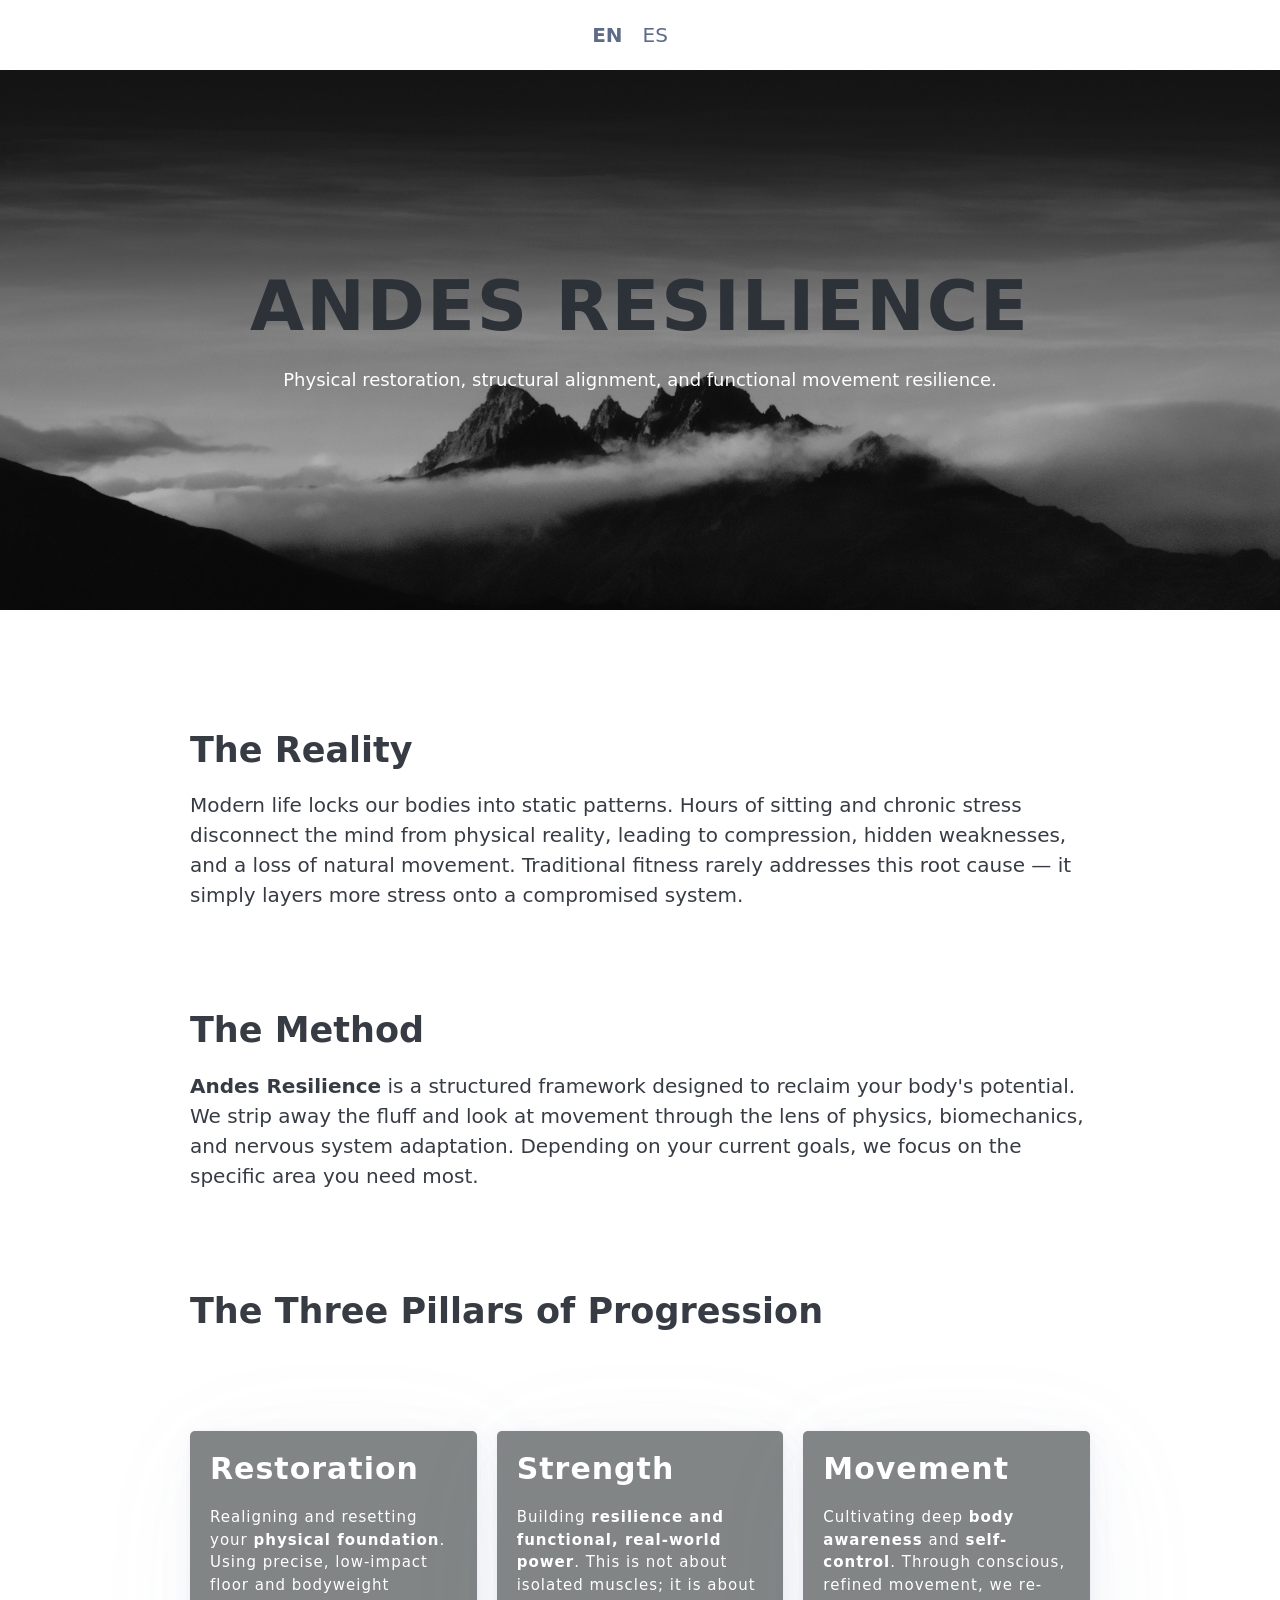
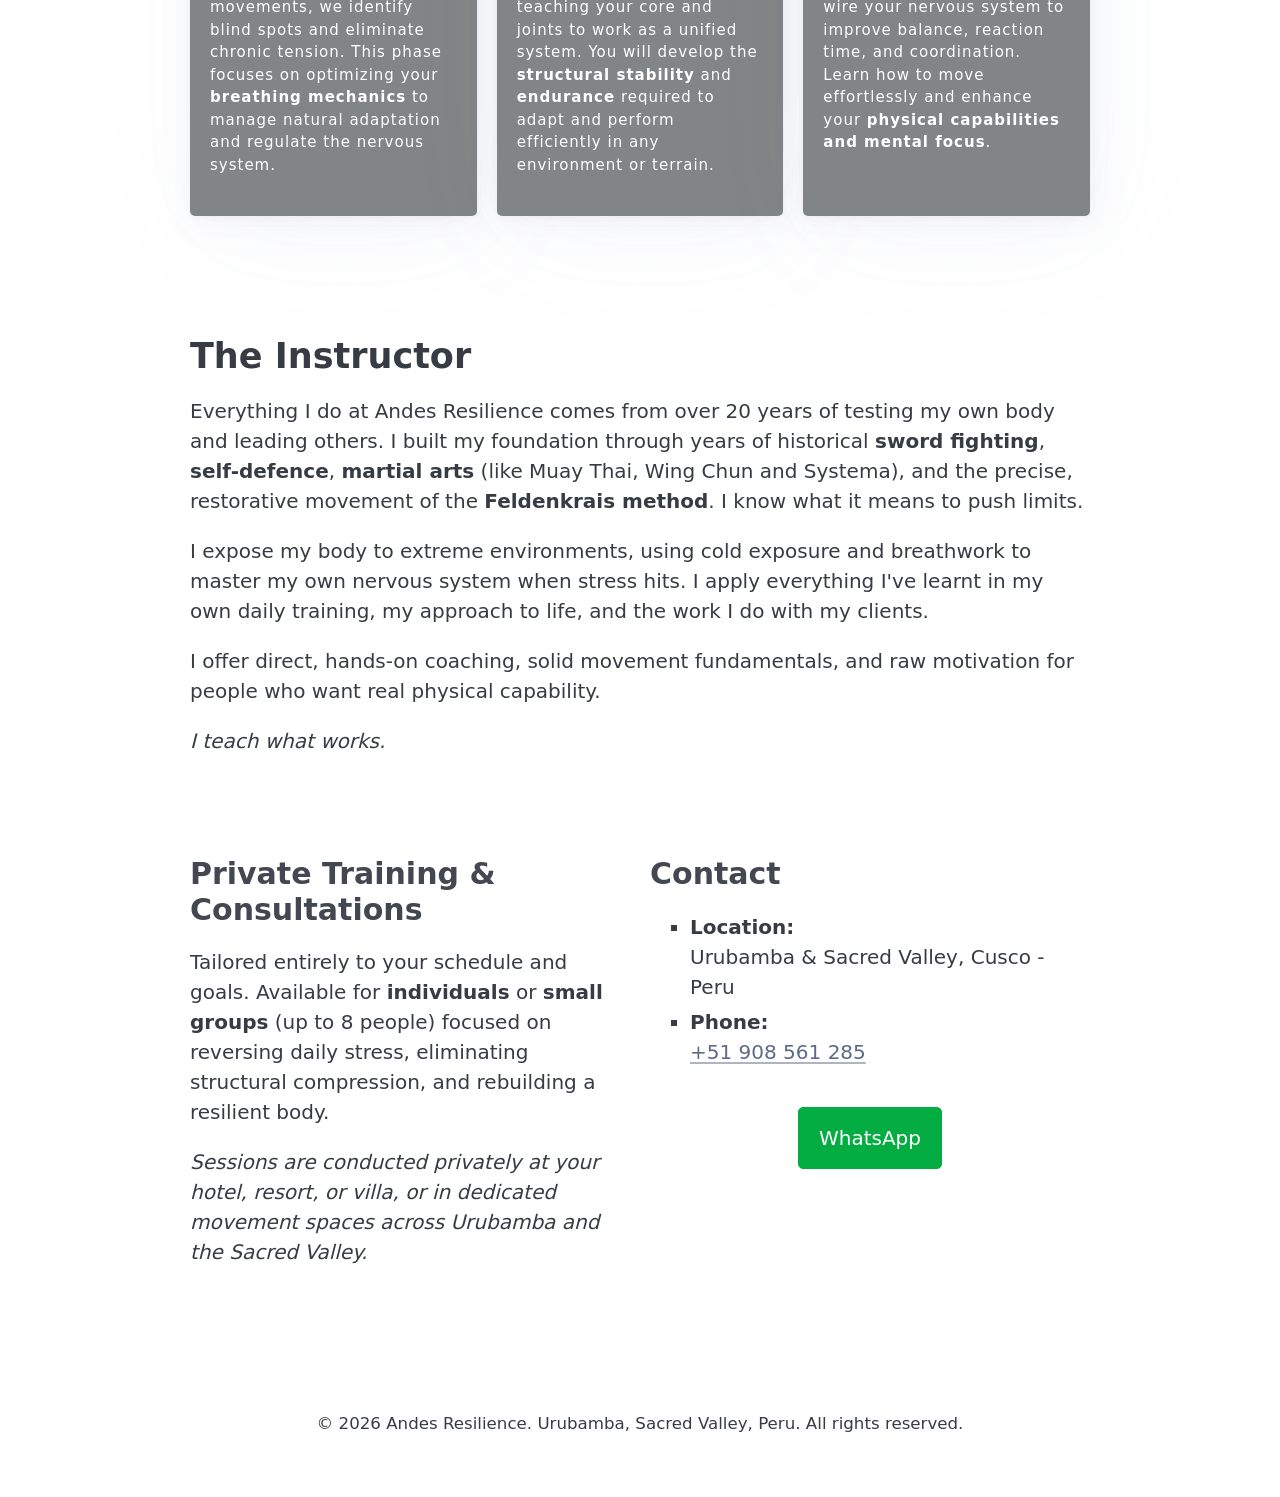
==== commit 5cb9677d: "Add files via upload" ====
--- a/index.html
+++ b/index.html
@@ -49,10 +49,11 @@
                 area you need most.</p>
         </section> 
 
+    <!-- 3 DETAILS -->
         <section>
         <h2>The Three Pillars of Progression</h2>  
         </section>
-    <!-- 3 DETAILS -->
+    
         <section class="grid">
             
             <article>
@@ -78,7 +79,24 @@
             </article>
             
         </section>
-    
+    <!-- INSTRUCTOR -->
+        <section>
+            <h2>The Instructor</h2>
+            <p>Everything I do at Andes Resilience comes from over 20 years of testing my own body 
+                and leading others. I built my foundation through years of 
+                historical <strong>sword fighting</strong>, <strong>self-defence</strong>, 
+                <strong>martial arts</strong> (like Muay Thai, Wing Chun and Systema), 
+                and the precise, restorative movement of the <strong>Feldenkrais method</strong>. 
+                I know what it means to push limits.</p>
+                <p>I expose my body to extreme environments, using cold exposure and breathwork 
+                to master my own nervous system when stress hits. 
+                I apply everything I've learnt in my own daily training, my approach to life, 
+                and the work I do with my clients.</p> 
+                <p>I offer direct, hands-on coaching, solid movement fundamentals, 
+                and raw motivation for people who want real physical capability.</p> 
+                <p><em>I teach what works.</em></p>
+        </section> 
+
     <!-- CONSULTATION -->
         <section>
             <div class="grid">
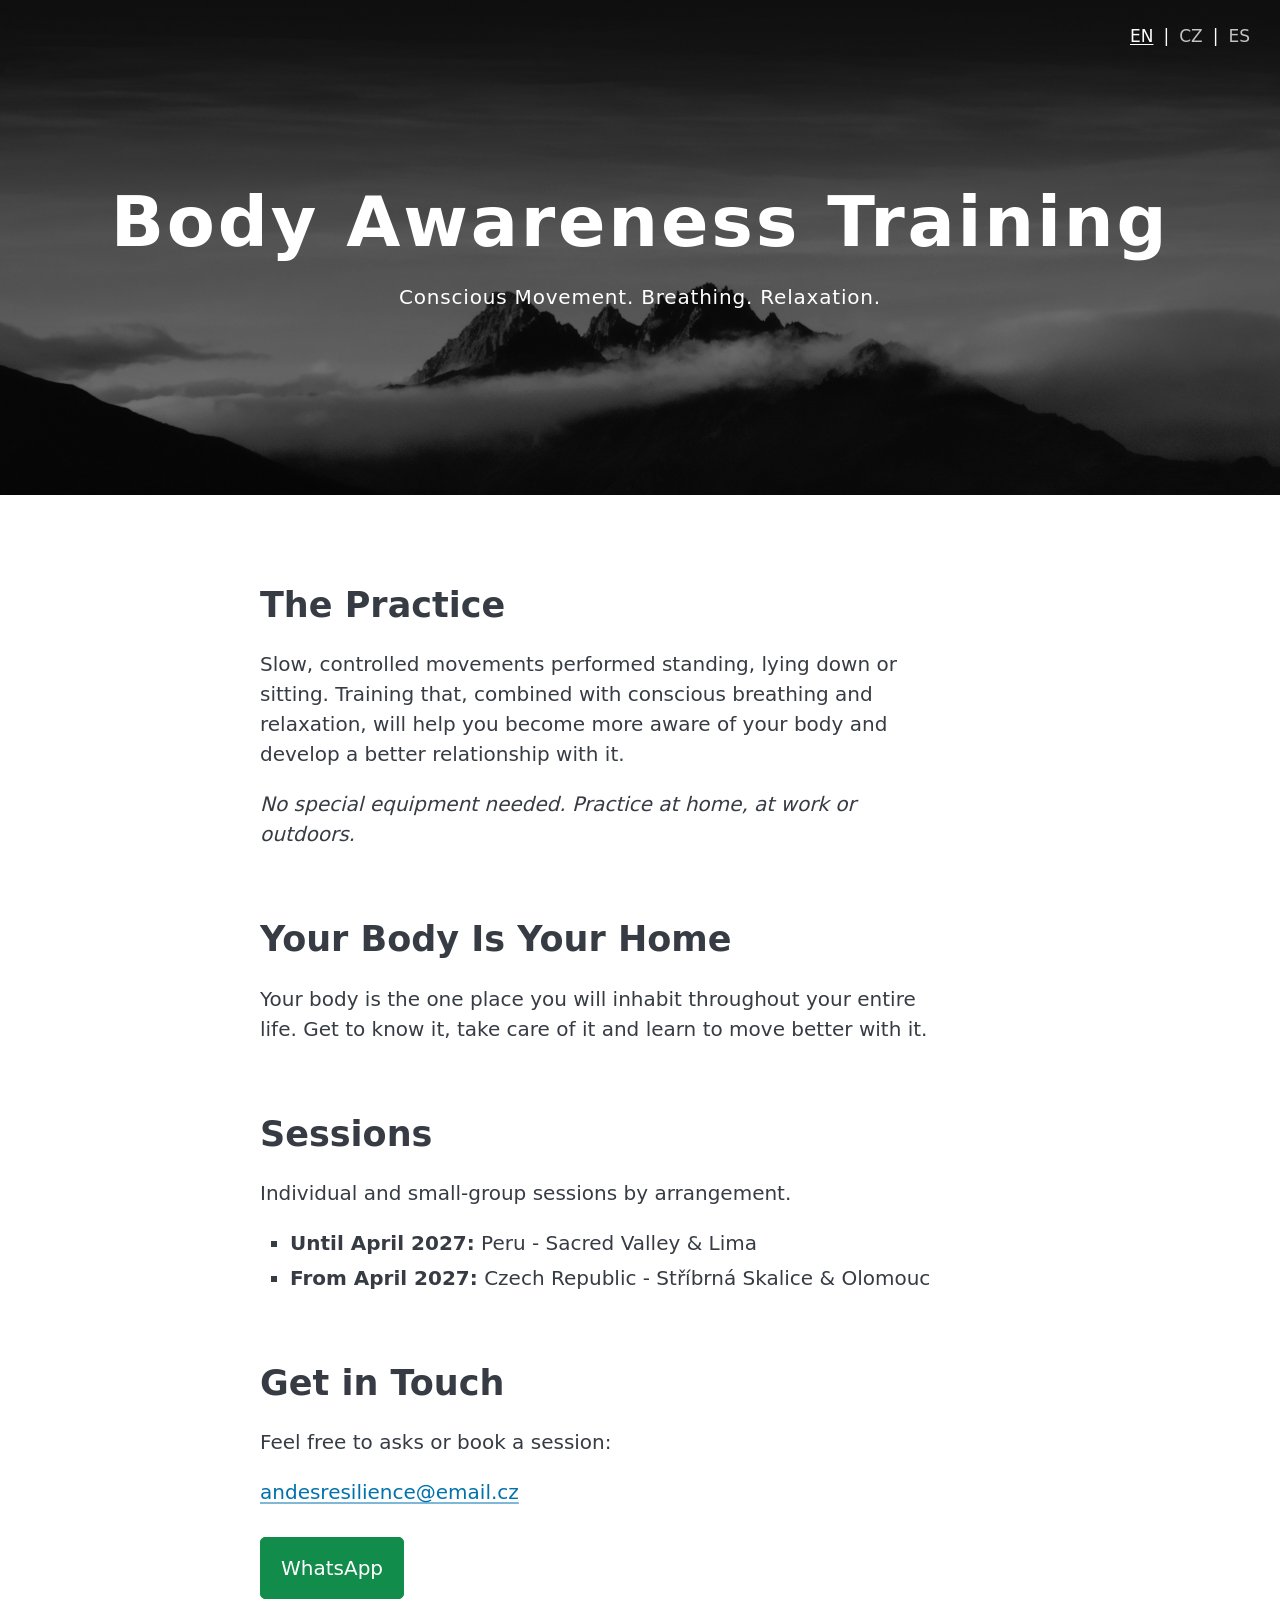
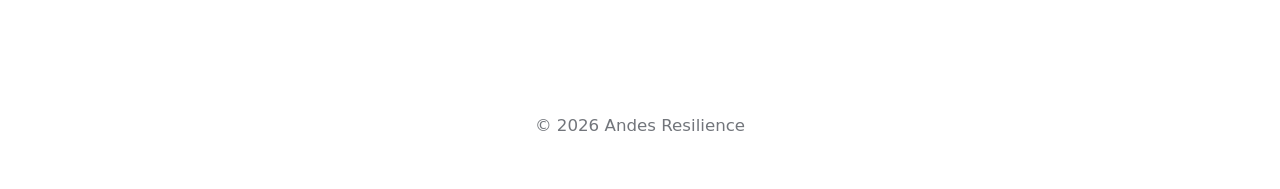
==== commit f5164c95: "Add files via upload" ====
--- a/index.html
+++ b/index.html
@@ -1,144 +1,112 @@
+
 <!DOCTYPE html>
 <html lang="en" data-theme="light">
 
 <head>
     <meta charset="UTF-8">
     <meta name="viewport" content="width=device-width, initial-scale=1.0">
-    <title>Andes Resilience | Physical Restoration & Movement</title>
+
+    <title>Body Awareness Training | Andes Resilience</title>
+    <meta name="description" content="Conscious movement, breathing and relaxation. Simple practice to reconnect with your body.">
+
     <link rel="icon" type="image/png" href="static/img/favicon.png">
-    <meta name="description" content="Physical restoration, structural alignment, and functional movement resilience.">
-    
-    <link rel="stylesheet" href="static/css/pico.min.css">  
+
+    <!-- Pico CSS: Basic layout, typography and responsive styles -->
+    <link rel="stylesheet" href="static/css/pico.min.css">
+
+    <!-- Custom CSS: Website-specific appearance -->
     <link rel="stylesheet" href="static/css/custom.css">
 </head>
 
 <body>
 
-    <nav class="container pico-text-align-center">
-        <ul>
-            <li><a href="#" class="secondary"><strong>EN</strong></a></li>
-            <li><a href="es/index.html" class="secondary">ES</a></li>
-        </ul>
-    </nav>
+    <!-- HERO: Main message and Andes photograph -->
+    <header class="hero-section">
 
-    <!-- HERO -->
-    <header class="hero-section">
+        <!-- LANGUAGE SWITCHER: Links to all language versions -->
+        <nav class="language-switcher" aria-label="Language selection">
+            <a href="#" aria-current="page">EN</a>
+            <span>|</span>
+            <a href="cz/index.html">CZ</a>
+            <span>|</span>
+            <a href="es/index.html">ES</a>
+        </nav>
+
         <div class="hero-content">
-            <h1>ANDES RESILIENCE</h1>
-            <p dir="auto">Physical restoration, structural alignment, and functional movement resilience.</p>
+            <h1>Body Awareness Training</h1>
+            <p>Conscious Movement. Breathing. Relaxation.</p>
         </div>
+
     </header>
 
     <main class="container">
-    
-    <!-- REALITY -->
-        <section>
-            <h2>The Reality</h2>
-            <p>Modern life locks our bodies into static patterns. Hours of sitting and chronic stress 
-                disconnect the mind from physical reality, leading to compression, hidden weaknesses, 
-                and a loss of natural movement. Traditional fitness rarely addresses this root cause — 
-                it simply layers more stress onto a compromised system.</p>
+
+        <!-- THE PRACTICE: What the sessions are about -->
+        <section id="practice">
+            <h2>The Practice</h2>
+
+            <p>
+                Slow, controlled movements performed standing, lying down or sitting.
+                Training that, combined with conscious breathing and relaxation, will help you
+                become more aware of your body and develop a better relationship with it.
+            </p>
+
+            <p>
+                <em>No special equipment needed. Practice at home, at work or outdoors.</em>
+            </p>
         </section>
 
-    <!-- METHOD -->
-        <section>
-            <h2>The Method</h2>
-            <p><strong>Andes Resilience</strong> is a structured framework designed to reclaim your body's potential. 
-                We strip away the fluff and look at movement through the lens of physics, biomechanics, 
-                and nervous system adaptation. Depending on your current goals, we focus on the specific 
-                area you need most.</p>
-        </section> 
+        <!-- ABOUT: The central idea behind the practice -->
+        <section id="about">
+            <h2>Your Body Is Your Home</h2>
 
-    <!-- 3 DETAILS -->
-        <section>
-        <h2>The Three Pillars of Progression</h2>  
+            <p>
+                Your body is the one place you will inhabit throughout your entire life.
+                Get to know it, take care of it and learn to move better with it.
+            </p>
         </section>
-    
-        <section class="grid">
-            
-            <article>
-                <h3>Restoration</h3>
-                <p>Realigning and resetting your <strong>physical foundation</strong>. Using precise, low-impact floor and 
-                    bodyweight movements, we identify blind spots and eliminate chronic tension. 
-                    This phase focuses on optimizing your <strong>breathing mechanics</strong> to manage natural adaptation 
-                    and regulate the nervous system.</p>
-            </article>
-            <article>
-                <h3>Strength</h3>
-                <p>Building <strong>resilience and functional, real-world power</strong>. This is not about isolated muscles; 
-                    it is about teaching your core and joints to work as a unified system. 
-                    You will develop the <strong>structural stability</strong> and <strong>endurance</strong> required to adapt 
-                    and perform efficiently in any environment or terrain.</p>
-            </article>
-            <article>
-                <h3>Movement</h3>
-                <p>Cultivating deep <strong>body awareness</strong> and <strong>self-control</strong>. Through conscious, 
-                    refined movement, we re-wire your nervous system to improve balance, reaction time, 
-                    and coordination. Learn how to move effortlessly and enhance your 
-                    <b>physical capabilities and mental focus</b>.</p>
-            </article>
-            
+
+        <!-- AVAILABILITY: Current and future location -->
+        <section id="availability">
+            <h2>Sessions</h2>
+
+            <p>
+                Individual and small-group sessions by arrangement.
+            </p>
+
+            <ul>
+                <li><strong>Until April 2027:</strong> Peru - Sacred Valley & Lima</li>
+                <li><strong>From April 2027:</strong> Czech Republic - Stříbrná Skalice & Olomouc</li>
+            </ul>
         </section>
-    <!-- INSTRUCTOR -->
-        <section>
-            <h2>The Instructor</h2>
-            <p>Everything I do at Andes Resilience comes from over 20 years of testing my own body 
-                and leading others. I built my foundation through years of 
-                historical <strong>sword fighting</strong>, <strong>self-defence</strong>, 
-                <strong>martial arts</strong> (like Muay Thai, Wing Chun and Systema), 
-                and the precise, restorative movement of the <strong>Feldenkrais method</strong>. 
-                I know what it means to push limits.</p>
-                <p>I expose my body to extreme environments, using cold exposure and breathwork 
-                to master my own nervous system when stress hits. 
-                I apply everything I've learnt in my own daily training, my approach to life, 
-                and the work I do with my clients.</p> 
-                <p>I offer direct, hands-on coaching, solid movement fundamentals, 
-                and raw motivation for people who want real physical capability.</p> 
-                <p><em>I teach what works.</em></p>
-        </section> 
 
-    <!-- CONSULTATION -->
-        <section>
-            <div class="grid">
-                
-                <div>
-                    <h3>Private Training & Consultations</h3>
-                    <p>Tailored entirely to your schedule and goals. Available for <b>individuals</b> or 
-                        <b>small groups</b> (up to 8 people) focused on reversing daily stress, 
-                        eliminating structural compression, and rebuilding a resilient body.</p>
-                    <p><em>Sessions are conducted privately at your hotel, resort, or villa, 
-                        or in dedicated movement spaces across Urubamba and the Sacred Valley.</em></p>        
-                </div>
-    
-    <!-- CONTACT -->
-                <div>
-                    <h3>Contact</h3>                 
-                    <ul>
-                        <li>
-                            <strong>Location:</strong><br>
-                            Urubamba & Sacred Valley, Cusco - Peru
-                        </li>
-                        <li>
-                            <strong>Phone:</strong><br>
-                            <a href="tel:+51908561285" class="secondary">+51 908 561 285</a>
-                        </li>
-                    </ul>
-                    <div style="margin-top: 2rem; display: flex; justify-content: center;">
-                        <a href="https://wa.me/+51908561285" role="button" class="primary btn-whatsapp">
-                            WhatsApp
-                        </a>
-                    </div>
-                </div>
+        <!-- CONTACT: Direct contact without a booking system -->
+        <section id="contact">
+            <h2>Get in Touch</h2>
 
+            <p>
+                Feel free to asks or book a session:
+            </p>
+
+            <p>
+                <a href="mailto:andesresilience@email.cz">andesresilience@email.cz</a>
+            </p>
+
+            <div class="contact-actions">
+                <a href="https://wa.me/51908561285"
+                   role="button"
+                   class="btn-whatsapp">
+                    WhatsApp
+                </a>
             </div>
         </section>
-    
-    <!-- FOOTER -->
-        <footer class="pico-text-align-center">
-            <small>&copy; 2026 Andes Resilience. Urubamba, Sacred Valley, Peru. All rights reserved.</small>
+
+        <!-- FOOTER: Minimal project identification -->
+        <footer>
+            <small>&copy; 2026 Andes Resilience</small>
         </footer>
 
     </main>
 
 </body>
-</html>+</html>
--- a/static/css/custom.css
+++ b/static/css/custom.css
@@ -1,84 +1,174 @@
-/* Custom variables overriding Pico defaults */
+
+/* =========================================
+   BASE
+   Basic page settings and Pico CSS overrides
+   ========================================= */
+
 :root {
-    --pico-font-family: system-ui, -apple-system, "Segoe UI", Inter, Montserrat, Roboto, Helvetica, Arial, sans-serif;
+    --pico-font-family: system-ui, -apple-system, "Segoe UI",
+        Roboto, Helvetica, Arial, sans-serif;
 }
 
-/* Base structural limits */
+/* Keep the reading area comfortable on wide screens */
 main.container {
-    max-width: 900px;
+    max-width: 760px;
 }
 
-/* Sections within main */
-main > section {
-    margin-top: 5rem;
-}
 
-/* Navbar */
-nav.pico-text-align-center ul {
-    justify-content: center;
-    width: 100%;
-}
+/* =========================================
+   HERO
+   Existing black-and-white Andes photograph
+   ========================================= */
 
-/* Hero */
-header.hero-section {
-    background: url('../img/hero.jpg') no-repeat center center;
-    background-size: cover;
-    min-height: 60vh;
+.hero-section {
+    position: relative;
+    min-height: 55vh;
+    padding: 3rem 1.5rem;
+
     display: flex;
     align-items: center;
     justify-content: center;
+
     text-align: center;
-    padding: 2rem;
+
+    background:
+        linear-gradient(rgba(0, 0, 0, 0.30), rgba(0, 0, 0, 0.40)),
+        url("../img/hero.jpg") center center / cover no-repeat;
 }
 
 .hero-content {
-    --pico-color: #ffffff;
-    font-size: 0.9rem;
+    color: #ffffff;
 }
 
 .hero-content h1 {
-    font-size: 3.5rem;
-    letter-spacing: 0.1rem;
+    color: #ffffff;
+    font-size: clamp(2rem, 6vw, 3.5rem);
+    font-weight: 750;
+    letter-spacing: 0.04em;
     margin-bottom: 1rem;
-    font-weight: 800;
 }
 
-/* Articles */
-.grid article {
-    background-color: rgb(129, 133, 133);
-    font-size: 0.75rem;
-    letter-spacing: 0.05rem;
+.hero-content p {
+    color: #ffffff;
+    font-size: 1rem;
+    letter-spacing: 0.04em;
+    margin-bottom: 0;
 }
 
-.grid article h3, 
-.grid article p {
+
+/* =========================================
+   LANGUAGE SWITCHER
+   EN / CZ / ES links in the top-right corner
+   ========================================= */
+
+.language-switcher {
+    position: absolute;
+    top: 1.2rem;
+    right: 1.5rem;
+
+    display: flex;
+    align-items: center;
+    gap: 0.5rem;
+
+    font-size: 0.85rem;
+}
+
+.language-switcher a,
+.language-switcher span {
+    color: #ffffff;
+    text-decoration: none;
+}
+
+.language-switcher a {
+    opacity: 0.75;
+}
+
+.language-switcher a:hover,
+.language-switcher a[aria-current="page"] {
+    opacity: 1;
+    text-decoration: underline;
+}
+
+
+/* =========================================
+   CONTENT
+   Simple spacing and readable text
+   ========================================= */
+
+main > section {
+    margin-top: 3.5rem;
+}
+
+main > section h2 {
+    margin-bottom: 1.2rem;
+}
+
+main > section p {
+    max-width: 680px;
+}
+
+
+/* =========================================
+   AVAILABILITY
+   Current and future locations
+   ========================================= */
+
+#availability ul {
+    padding-left: 1.5rem;
+}
+
+
+/* =========================================
+   CONTACT
+   Direct contact without a booking system
+   ========================================= */
+
+.contact-actions {
+    margin-top: 1.5rem;
+}
+
+a.btn-whatsapp {
+    --pico-background-color: #128C4A;
+    --pico-border-color: #128C4A;
     --pico-color: #ffffff;
 }
 
-/* CTA action block + button */
-.cta-actions {
-    display: flex;
-    justify-content: center;
-    align-items: center;
+a.btn-whatsapp:hover {
+    --pico-background-color: #0E733C;
+    --pico-border-color: #0E733C;
 }
 
-a[role="button"].btn-whatsapp {
-    --pico-primary: #04ad42;
-    --pico-primary-hover: #128C7E;
-    --pico-primary-background: #04ad42;
-    --pico-primary-border: #04ad42;
-    background-color: var(--pico-primary);
-    border-color: var(--pico-primary);
+
+/* =========================================
+   FOOTER
+   Minimal footer at the bottom of the page
+   ========================================= */
+
+main > footer {
+    margin-top: 4rem;
+    padding: 1.5rem 0;
+    text-align: center;
+    opacity: 0.7;
 }
 
-a[role="button"].btn-whatsapp:hover {
-    background-color: var(--pico-primary-hover);
-    border-color: var(--pico-primary-hover);
+
+/* =========================================
+   MOBILE
+   Adjust spacing and hero height on small screens
+   ========================================= */
+
+@media (max-width: 600px) {
+
+    .hero-section {
+        min-height: 45vh;
+    }
+
+    .language-switcher {
+        top: 1rem;
+        right: 1rem;
+    }
+
+    main > section {
+        margin-top: 2.5rem;
+    }
 }
-
-/* footer */
-main > footer {
-    margin-top: 4rem;
-    padding: 2rem 0; /* so its not at the bottom */
-    text-align: center;
-}
